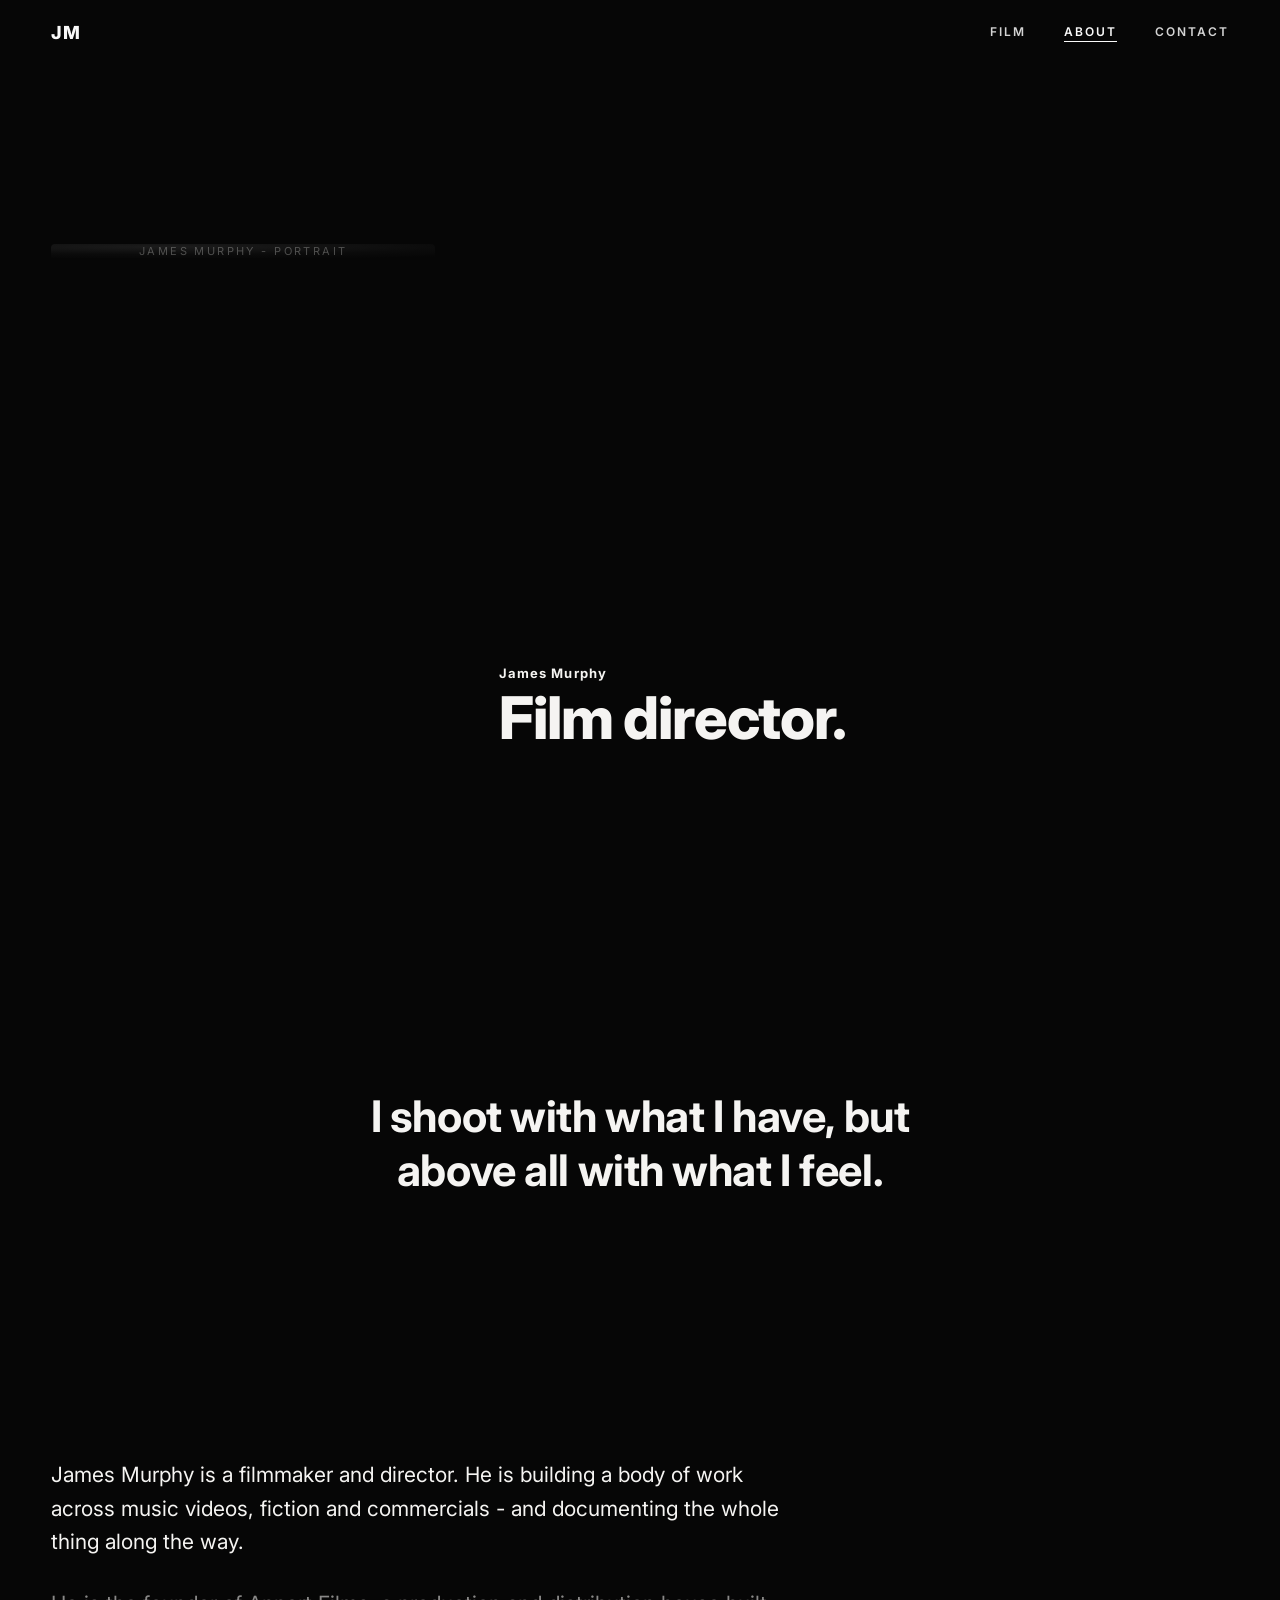
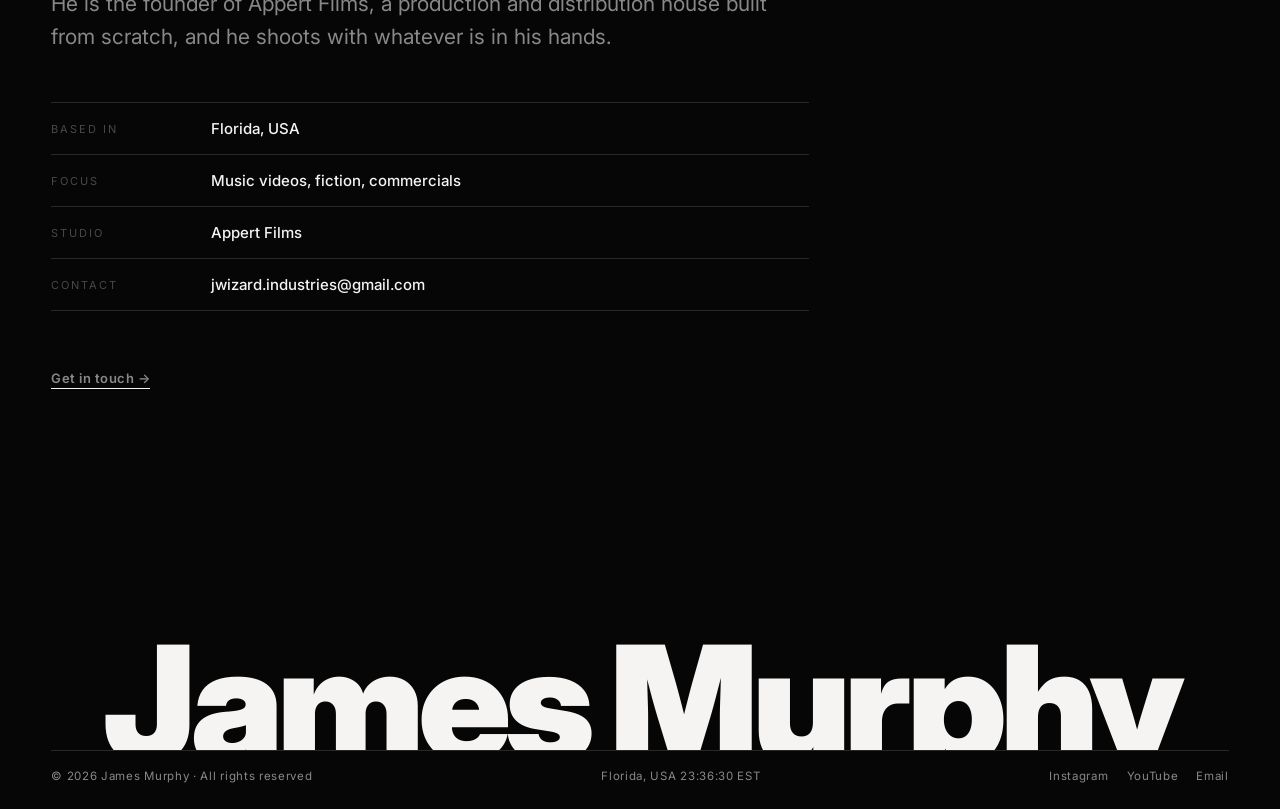
==== about.html @ 4ac59445 "Site v2: three pages, per-project pages, contact popup, real credits" ====
<!doctype html>
<html lang="en">
<head>
<meta charset="utf-8">
<meta name="viewport" content="width=device-width,initial-scale=1,viewport-fit=cover">
<title>James Murphy - About</title>
<meta name="description" content="James Murphy - film director.">
<link rel="preconnect" href="https://fonts.googleapis.com">
<link rel="preconnect" href="https://fonts.gstatic.com" crossorigin>
<link href="https://fonts.googleapis.com/css2?family=Inter:wght@400;500;600;700;800;900&display=swap" rel="stylesheet">
<link rel="stylesheet" href="style.css">
</head>
<body data-page="about">
<header class="site-header" id="siteHeader"></header>
<main id="page"></main>
<footer class="site-footer" id="siteFooter"></footer>
<script src="content.js"></script>
<script src="script.js"></script>
</body>
</html>
---- style.css ----
/* ============================================================
   JAMES MURPHY - PORTFOLIO STYLES
   (Design lives here. To change words/photos, edit content.js.)
   ============================================================ */

:root {
  --bg: #060606;
  --bg-soft: #101010;
  --ink: #f5f4f2;
  --ink-dim: rgba(245, 244, 242, 0.55);
  --ink-faint: rgba(245, 244, 242, 0.28);
  --line: rgba(245, 244, 242, 0.14);
  --card: #141414;
  --ease: cubic-bezier(0.16, 1, 0.3, 1);
  --pad: clamp(20px, 4vw, 56px);
}

* { margin: 0; padding: 0; box-sizing: border-box; }
html { scroll-behavior: smooth; }
body {
  background: var(--bg);
  color: var(--ink);
  font-family: "Inter", system-ui, -apple-system, sans-serif;
  -webkit-font-smoothing: antialiased;
  overflow-x: hidden;
}
body.modal-open { overflow: hidden; }
img, video { display: block; width: 100%; height: 100%; object-fit: cover; }
a { color: inherit; text-decoration: none; }
button { font: inherit; color: inherit; background: none; border: 0; cursor: pointer; }
ul { list-style: none; }

/* ---------- page transition ---------- */
body.page-in { opacity: 0; transform: scale(0.995); transition: opacity 0.35s ease, transform 0.35s ease; }
body.page-in.page-in-done { opacity: 1; transform: none; }

/* ---------- keyframes (modeled on hugo-durand.com) ---------- */
@keyframes rise { from { opacity: 0; transform: translate3d(0, 16px, 0); } to { opacity: 1; transform: none; } }
@keyframes marquee { to { transform: translate3d(-50%, 0, 0); } }
@keyframes cue { 0% { opacity: 0; transform: translate3d(0, -5px, 0); } 45% { opacity: 1; } 100% { opacity: 0; transform: translate3d(0, 7px, 0); } }
@keyframes modal-in { from { opacity: 0; transform: translateY(14px) scale(0.98); } to { opacity: 1; transform: none; } }
@keyframes fade-in { from { opacity: 0; } to { opacity: 1; } }

.rise { opacity: 0; animation: rise 0.9s var(--ease) both; animation-delay: var(--d, 0s); }

/* ---------- header ---------- */
.site-header {
  position: fixed; inset: 0 0 auto 0; z-index: 60;
  display: flex; justify-content: space-between; align-items: center;
  padding: 22px var(--pad);
  mix-blend-mode: difference; color: #fff;
}
.monogram { font-weight: 800; font-size: 18px; letter-spacing: 0.06em; }
.main-nav { display: flex; gap: clamp(18px, 3vw, 40px); }
.main-nav a {
  font-size: 12px; font-weight: 600; letter-spacing: 0.16em; text-transform: uppercase;
  position: relative; padding-bottom: 3px; opacity: 0.85; transition: opacity 0.25s ease;
}
.main-nav a::after {
  content: ""; position: absolute; left: 0; bottom: 0; height: 1px; width: 100%;
  background: currentColor; transform: scaleX(0); transform-origin: right;
  transition: transform 0.35s var(--ease);
}
.main-nav a:hover, .main-nav a.active { opacity: 1; }
.main-nav a:hover::after, .main-nav a.active::after { transform: scaleX(1); transform-origin: left; }

/* ---------- placeholders ---------- */
.placeholder {
  background:
    radial-gradient(120% 90% at 30% 20%, #1c1c1c 0%, #0b0b0b 60%, #060606 100%);
  display: flex; align-items: center; justify-content: center;
}
.ph-label {
  font-size: 11px; letter-spacing: 0.22em; text-transform: uppercase;
  color: var(--ink-faint); padding: 0 20px; text-align: center;
}

/* ---------- hero (home) ---------- */
.hero { position: relative; height: 100svh; min-height: 560px; overflow: hidden; }
.hero-media { position: absolute; inset: 0; }
.hero-media video, .hero-media img { transform: scale(1.06); animation: hero-settle 2.4s var(--ease) both; }
@keyframes hero-settle { from { transform: scale(1.12); } to { transform: scale(1.06); } }
.hero-grain { position: absolute; inset: 0; background: linear-gradient(to top, rgba(0,0,0,0.72) 0%, rgba(0,0,0,0.15) 45%, rgba(0,0,0,0.25) 100%); }
.hero-bottom {
  position: absolute; inset: auto 0 96px 0;
  display: flex; justify-content: space-between; align-items: flex-end; gap: 24px;
  padding: 0 var(--pad);
}
.hero-eyebrow { font-size: 13px; font-weight: 700; letter-spacing: 0.08em; margin-bottom: 6px; }
.hero-headline {
  font-size: clamp(30px, 4.6vw, 64px); font-weight: 800; letter-spacing: -0.02em;
  line-height: 1.04; max-width: 15ch;
}
.hero-headline span { font-size: 0.55em; font-weight: 700; }
.hero-tagline { margin-top: 12px; font-size: clamp(14px, 1.4vw, 18px); color: var(--ink-dim); max-width: 46ch; }
.hero-links { display: flex; flex-direction: column; gap: 14px; text-align: right; }
.hero-links a {
  font-size: 14px; font-weight: 500; width: max-content; margin-left: auto;
  border-bottom: 1px solid var(--ink); padding-bottom: 3px;
  transition: opacity 0.25s ease, border-color 0.25s ease;
}
.hero-links a:hover { opacity: 0.6; }

/* ---------- brand marquee (bottom of hero) ---------- */
.hero-marquee {
  position: absolute; inset: auto 0 0 0; overflow: hidden; padding: 18px 0;
  border-top: 1px solid var(--line);
  -webkit-mask-image: linear-gradient(90deg, transparent, #000 8%, #000 92%, transparent);
  mask-image: linear-gradient(90deg, transparent, #000 8%, #000 92%, transparent);
}
.marquee-track {
  display: flex; gap: clamp(40px, 6vw, 90px); width: max-content;
  animation: marquee 60s linear infinite;
}
.marquee-track span {
  font-size: 12px; font-weight: 600; letter-spacing: 0.24em; text-transform: uppercase;
  color: var(--ink-dim); white-space: nowrap;
}
.hero-marquee:hover .marquee-track { animation-play-state: paused; }

/* ---------- statement with word-by-word illumination ---------- */
.statement {
  min-height: 70vh; display: flex; flex-direction: column; align-items: center; justify-content: center;
  gap: 48px; padding: 15vh var(--pad); text-align: center;
}
.statement-text {
  font-size: clamp(24px, 3.4vw, 46px); font-weight: 700; letter-spacing: -0.01em;
  line-height: 1.25; max-width: 22ch;
}
.word-reveal .w { opacity: 0.14; transition: opacity 0.35s ease; }
.word-reveal .w.lit { opacity: 1; }

/* ---------- scroll cue ---------- */
.scroll-cue {
  display: inline-flex; flex-direction: column; align-items: center; gap: 8px;
  font-size: 12px; letter-spacing: 0.2em; text-transform: uppercase; color: var(--ink-dim);
  transition: color 0.25s ease;
}
.scroll-cue:hover { color: var(--ink); }
.cue-arrows { display: inline-flex; flex-direction: column; }
.cue-arrows i {
  width: 8px; height: 8px; border-right: 1.5px solid currentColor; border-bottom: 1.5px solid currentColor;
  transform: rotate(45deg); margin-top: -3px;
  animation: cue 1.9s ease-in-out infinite;
}
.cue-arrows i:last-child { animation-delay: 0.25s; }

/* ---------- home featured grid ---------- */
.featured { padding: 10vh var(--pad) 14vh; }
.section-head {
  display: flex; justify-content: space-between; align-items: baseline;
  margin-bottom: 48px; border-bottom: 1px solid var(--line); padding-bottom: 18px;
}
.section-title { font-size: clamp(22px, 2.6vw, 34px); font-weight: 800; letter-spacing: -0.01em; }
.text-link {
  font-size: 13px; font-weight: 600; letter-spacing: 0.04em;
  border-bottom: 1px solid var(--ink); padding-bottom: 2px; transition: opacity 0.25s ease;
}
.text-link:hover { opacity: 0.6; }
.films-grid {
  display: grid; grid-template-columns: repeat(2, 1fr); gap: clamp(16px, 2.5vw, 32px);
}
.film-card { display: block; }
.film-thumb {
  aspect-ratio: 16 / 10; overflow: hidden; border-radius: 4px; position: relative;
}
.film-thumb img, .film-thumb video { transition: transform 0.8s var(--ease); }
.film-card:hover .film-thumb img, .film-card:hover .film-thumb video { transform: scale(1.045); }
.film-card .placeholder { transition: background 0.8s var(--ease); }
.film-card:hover .placeholder { filter: brightness(1.35); }
.film-meta { display: flex; justify-content: space-between; align-items: baseline; gap: 16px; margin-top: 14px; }
.film-title { font-size: 15px; font-weight: 700; letter-spacing: 0.01em; }
.film-cat { font-size: 12px; color: var(--ink-dim); letter-spacing: 0.06em; text-transform: uppercase; white-space: nowrap; }

/* ---------- reveal on scroll ---------- */
.reveal { opacity: 0; transform: translateY(26px); transition: opacity 0.9s var(--ease), transform 0.9s var(--ease); transition-delay: var(--d, 0s); }
.reveal.in { opacity: 1; transform: none; }

/* ---------- footer ---------- */
.site-footer { padding: 12vh var(--pad) 0; overflow: hidden; }
.footer-wordmark {
  font-size: clamp(56px, 12.5vw, 220px); font-weight: 900; letter-spacing: -0.04em;
  line-height: 0.82; text-align: center; white-space: nowrap;
  transform: translateY(0.12em); user-select: none;
}
.footer-row {
  display: flex; justify-content: space-between; align-items: center; gap: 16px; flex-wrap: wrap;
  border-top: 1px solid var(--line); padding: 18px 0 26px;
  font-size: 11.5px; letter-spacing: 0.06em; color: var(--ink-dim);
  position: relative; background: var(--bg);
}
.footer-socials { display: flex; gap: 18px; }
.footer-socials a { transition: color 0.25s ease; }
.footer-socials a:hover { color: var(--ink); }

/* ============================================================
   FILM PAGE
   ============================================================ */
.film-intro { position: relative; height: 100svh; min-height: 560px; overflow: hidden; }
.film-intro-media { position: absolute; inset: 0; }
.film-intro::after {
  content: ""; position: absolute; inset: 0;
  background: linear-gradient(to top, rgba(0,0,0,0.78) 0%, rgba(0,0,0,0.2) 55%, rgba(0,0,0,0.3) 100%);
}
.film-intro-text { position: absolute; inset: auto 0 96px 0; padding: 0 var(--pad); z-index: 2; }
.film-intro-headline {
  font-size: clamp(26px, 3.6vw, 54px); font-weight: 700; letter-spacing: -0.015em;
  line-height: 1.14; max-width: 24ch;
}
.film-intro .scroll-cue { position: absolute; right: var(--pad); bottom: 100px; z-index: 2; }

/* --- viewer (scroll-driven project player) --- */
.viewer { position: relative; }
.viewer-stage { position: sticky; top: 0; height: 100vh; overflow: hidden; }
.viewer-bgs, .viewer-bg { position: absolute; inset: 0; }
.viewer-bg { opacity: 0; transition: opacity 0.7s ease; }
.viewer-bg.on { opacity: 1; }
.viewer-bg-media { position: absolute; inset: 0; }
.viewer-bg-shade { position: absolute; inset: 0; background: linear-gradient(to top, rgba(0,0,0,0.6), rgba(0,0,0,0.12) 50%, rgba(0,0,0,0.25)); }
.viewer-top {
  position: absolute; top: 84px; left: var(--pad); right: var(--pad); z-index: 5;
  display: flex; justify-content: space-between;
}
.viewer-navbtn {
  font-size: 12px; font-weight: 600; letter-spacing: 0.14em; text-transform: uppercase;
  color: var(--ink-dim); transition: color 0.25s ease; padding: 6px 0;
}
.viewer-navbtn:hover { color: var(--ink); }
.viewer-list-wrap {
  position: absolute; left: var(--pad); top: 50%; transform: translateY(-50%);
  height: 46vh; overflow: hidden; z-index: 5;
  -webkit-mask-image: linear-gradient(180deg, transparent, #000 18%, #000 82%, transparent);
  mask-image: linear-gradient(180deg, transparent, #000 18%, #000 82%, transparent);
}
.viewer-list { transition: transform 0.6s var(--ease); }
.viewer-list li { height: 34px; display: flex; align-items: center; }
.viewer-list button {
  font-size: 14px; text-align: left; color: var(--ink-faint);
  transition: color 0.35s ease, transform 0.35s var(--ease); white-space: nowrap;
}
.viewer-list button strong { font-weight: 700; }
.viewer-list li.on button { color: var(--ink); transform: translateX(6px); }
.viewer-credits {
  position: absolute; right: var(--pad); top: 50%; transform: translateY(-50%); z-index: 5;
  display: flex; flex-direction: column; gap: 10px; text-align: right;
}
.credit-row { font-size: 13px; }
.credit-row span { color: var(--ink-dim); margin-right: 12px; letter-spacing: 0.08em; text-transform: uppercase; font-size: 11px; }
.credit-row strong { font-weight: 700; }
.viewer-cue {
  position: absolute; left: 50%; bottom: 76px; transform: translateX(-50%); z-index: 5;
  display: flex; flex-direction: column; align-items: center; gap: 6px;
  font-size: 11px; letter-spacing: 0.18em; text-transform: uppercase; color: var(--ink-dim);
  transition: opacity 0.4s ease;
}
.viewer-cue.hidden { opacity: 0; }
.viewer-bottom {
  position: absolute; left: var(--pad); right: var(--pad); bottom: 24px; z-index: 5;
  display: flex; justify-content: space-between; align-items: center; gap: 16px;
}
.viewer-year, .viewer-count { font-size: 12px; letter-spacing: 0.14em; color: var(--ink-dim); font-variant-numeric: tabular-nums; }
.viewer-filters { display: flex; gap: 8px; flex-wrap: wrap; justify-content: center; }
.filter-pill {
  font-size: 11px; font-weight: 600; letter-spacing: 0.1em; text-transform: uppercase;
  color: var(--ink-dim); border: 1px solid var(--line); border-radius: 999px;
  padding: 7px 14px; transition: all 0.3s ease; backdrop-filter: blur(6px);
}
.filter-pill:hover { color: var(--ink); border-color: var(--ink-dim); }
.filter-pill.on { background: var(--ink); color: #000; border-color: var(--ink); }

/* --- overview (index table) --- */
.overview {
  position: fixed; inset: 0; z-index: 70; background: var(--bg);
  display: none; padding: 96px var(--pad) var(--pad);
}
.overview.open { display: flex; gap: clamp(24px, 4vw, 64px); animation: fade-in 0.35s ease both; }
.overview-back { position: absolute; top: 32px; left: var(--pad); }
.overview-table-wrap { flex: 1; min-width: 0; overflow-y: auto; padding-top: 24px; }
.overview-head {
  display: grid; grid-template-columns: 70px 1fr auto; gap: 20px;
  font-size: 11px; letter-spacing: 0.18em; text-transform: uppercase; color: var(--ink-faint);
  padding-bottom: 14px; border-bottom: 1px solid var(--line);
}
.overview-row {
  display: grid; grid-template-columns: 70px 1fr auto; gap: 20px; width: 100%;
  align-items: baseline; padding: 13px 0; border-bottom: 1px solid var(--line);
  text-align: left; color: var(--ink-faint); transition: color 0.25s ease, padding-left 0.3s var(--ease);
}
.ov-year { font-size: 12px; letter-spacing: 0.08em; font-variant-numeric: tabular-nums; }
.ov-title { font-size: clamp(15px, 1.8vw, 22px); font-weight: 500; }
.ov-title strong { font-weight: 800; }
.ov-type { font-size: 11px; letter-spacing: 0.12em; text-transform: uppercase; }
.overview-row:hover, .overview-row.on { color: var(--ink); padding-left: 10px; }
.overview-preview { width: clamp(260px, 32vw, 460px); flex-shrink: 0; align-self: center; }
.ov-thumb { aspect-ratio: 4 / 3; border-radius: 4px; overflow: hidden; animation: fade-in 0.3s ease; }
.ov-cap { display: flex; justify-content: space-between; gap: 12px; margin-top: 12px; font-size: 12px; letter-spacing: 0.08em; text-transform: uppercase; color: var(--ink-dim); }

/* ============================================================
   ABOUT PAGE
   ============================================================ */
.about-hero {
  min-height: 92svh; display: flex; align-items: flex-end; gap: clamp(24px, 5vw, 80px);
  padding: 120px var(--pad) 8vh;
}
.about-portrait { width: clamp(240px, 30vw, 420px); aspect-ratio: 3 / 4; flex-shrink: 0; border-radius: 4px; overflow: hidden; }
.about-hero-text { padding-bottom: 8px; }
.about-body { padding: 0 var(--pad) 10vh; max-width: 860px; }
.about-body > p { font-size: clamp(16px, 1.7vw, 21px); line-height: 1.6; color: var(--ink-dim); margin-bottom: 28px; }
.about-body > p:first-child { color: var(--ink); }
.about-facts { margin: 48px 0; border-top: 1px solid var(--line); }
.fact-row {
  display: grid; grid-template-columns: 140px 1fr; gap: 20px;
  padding: 16px 0; border-bottom: 1px solid var(--line);
}
.fact-row dt { font-size: 11px; letter-spacing: 0.18em; text-transform: uppercase; color: var(--ink-faint); padding-top: 3px; }
.fact-row dd { font-size: 15px; font-weight: 500; }

/* ============================================================
   CONTACT MODAL
   ============================================================ */
.modal-backdrop {
  position: fixed; inset: 0; z-index: 100;
  background: rgba(4, 4, 4, 0.55); backdrop-filter: blur(14px); -webkit-backdrop-filter: blur(14px);
  display: flex; align-items: center; justify-content: center; padding: 20px;
  opacity: 0; pointer-events: none; transition: opacity 0.3s ease;
}
.modal-backdrop.open { opacity: 1; pointer-events: auto; }
.modal-card {
  position: relative; width: min(520px, 100%); max-height: 92svh; overflow-y: auto;
  background: var(--card); border: 1px solid var(--line); border-radius: 18px;
  padding: clamp(24px, 4vw, 40px);
}
.modal-backdrop.open .modal-card { animation: modal-in 0.4s var(--ease) both; }
.modal-close {
  position: absolute; top: 16px; right: 16px; width: 34px; height: 34px;
  display: flex; align-items: center; justify-content: center;
  font-size: 20px; color: var(--ink-dim); background: rgba(255,255,255,0.06); border-radius: 50%;
  transition: all 0.25s ease;
}
.modal-close:hover { color: var(--ink); background: rgba(255,255,255,0.12); transform: rotate(90deg); }
.modal-title { font-size: clamp(24px, 3vw, 32px); font-weight: 800; letter-spacing: -0.01em; }
.modal-sub { color: var(--ink-dim); font-size: 15px; margin-top: 4px; }
.modal-person { display: flex; align-items: center; gap: 14px; margin: 24px 0; }
.modal-avatar { width: 46px; height: 46px; border-radius: 50%; object-fit: cover; }
.modal-avatar-ph {
  display: flex; align-items: center; justify-content: center;
  background: linear-gradient(135deg, #2a2a2a, #161616); border: 1px solid var(--line);
  font-weight: 800; font-size: 18px;
}
.modal-person strong { display: block; font-size: 15px; }
.modal-person span { font-size: 13px; color: var(--ink-dim); }
.modal-rule { border: 0; border-top: 1px solid var(--line); margin-bottom: 24px; }
#contactForm label {
  display: block; font-size: 11px; font-weight: 600; letter-spacing: 0.16em; text-transform: uppercase;
  color: var(--ink-dim); margin-bottom: 18px;
}
#contactForm input, #contactForm textarea {
  display: block; width: 100%; margin-top: 8px;
  background: #1d1d1d; border: 1px solid rgba(255,255,255,0.07); border-radius: 10px;
  color: var(--ink); font: inherit; font-size: 14.5px; padding: 13px 15px;
  outline: none; transition: border-color 0.25s ease, background 0.25s ease; resize: vertical;
}
#contactForm input::placeholder, #contactForm textarea::placeholder { color: var(--ink-faint); }
#contactForm input:focus, #contactForm textarea:focus { border-color: rgba(255,255,255,0.3); background: #202020; }
.modal-send {
  width: 100%; padding: 15px; border-radius: 999px;
  background: var(--ink); color: #000; font-weight: 700; font-size: 15px;
  display: flex; align-items: center; justify-content: center; gap: 10px;
  transition: transform 0.25s var(--ease), opacity 0.25s ease;
}
.modal-send:hover { transform: scale(1.02); }
.modal-send:active { transform: scale(0.98); }
.modal-send:disabled { opacity: 0.55; cursor: wait; }
.send-icon { transform: rotate(-45deg); display: inline-block; font-size: 14px; }
.modal-status { margin-top: 14px; font-size: 13px; color: var(--ink-dim); min-height: 1em; }
.modal-status.ok { color: #7ee2a0; }
.modal-status.err { color: #f0a0a0; }
.modal-status a { text-decoration: underline; }

/* ============================================================
   RESPONSIVE
   ============================================================ */
@media (max-width: 860px) {
  .films-grid { grid-template-columns: 1fr; }
  .overview-preview { display: none; }
  .viewer-credits { display: none; }
  .viewer-list-wrap { height: 40vh; }
  .viewer-list button { font-size: 12.5px; }
  .about-hero { flex-direction: column; align-items: flex-start; justify-content: flex-end; }
}
@media (max-width: 560px) {
  .hero-bottom { flex-direction: column; align-items: flex-start; bottom: 110px; }
  .hero-links { flex-direction: row; gap: 20px; text-align: left; }
  .hero-links a { margin-left: 0; }
  .film-intro .scroll-cue { display: none; }
  .viewer-bottom { flex-wrap: wrap; }
  .viewer-filters { order: 3; width: 100%; justify-content: flex-start; }
  .viewer-list-wrap { left: 16px; right: 16px; }
  .viewer-list-wrap { height: 34vh; }
  .fact-row { grid-template-columns: 1fr; gap: 4px; }
  .footer-row { justify-content: center; text-align: center; }
}

/* ============================================================
   REDUCED MOTION
   ============================================================ */
@media (prefers-reduced-motion: reduce) {
  *, *::before, *::after { animation-duration: 0.001s !important; transition-duration: 0.001s !important; }
  html { scroll-behavior: auto; }
  .word-reveal .w { opacity: 1; }
}

/* ============================================================
   PROJECT PAGE
   ============================================================ */
.project-close {
  position: fixed; top: 22px; right: var(--pad); z-index: 60;
  width: 40px; height: 40px; display: flex; align-items: center; justify-content: center;
  font-size: 24px; color: var(--ink-dim); background: rgba(255,255,255,0.05);
  border: 1px solid var(--line); border-radius: 50%;
  transition: all 0.25s ease;
}
.project-close:hover { color: var(--ink); transform: rotate(90deg); }
.project-hero { padding: clamp(90px, 12vh, 140px) var(--pad) 6vh; }
.project-title {
  font-size: clamp(38px, 7.5vw, 110px); font-weight: 800; letter-spacing: -0.03em;
  line-height: 0.98; max-width: 14ch;
}
.project-meta {
  margin-top: 16px; font-size: 13px; letter-spacing: 0.1em; text-transform: uppercase;
  color: var(--ink-dim);
}
.project-main {
  display: grid; grid-template-columns: 1.6fr 1fr; gap: clamp(24px, 4vw, 64px);
  margin-top: clamp(32px, 6vh, 72px); align-items: start;
}
.project-player { aspect-ratio: 16 / 9; border-radius: 4px; overflow: hidden; background: #000; }
.project-player iframe { width: 100%; height: 100%; border: 0; }
.project-player-unreleased .placeholder { height: 100%; }
.project-source { margin-top: 16px; }
.project-credits h2 {
  font-size: 12px; font-weight: 600; letter-spacing: 0.18em; text-transform: uppercase;
  color: var(--ink-faint); margin-bottom: 8px;
}
.pc-row {
  display: grid; grid-template-columns: minmax(110px, 0.9fr) 1.4fr; gap: 16px;
  padding: 10px 0; border-bottom: 1px solid var(--line); font-size: 14px; align-items: baseline;
}
.pc-row span { color: var(--ink-dim); font-size: 12.5px; }
.pc-row strong { font-weight: 600; }
.project-images { padding: 8vh var(--pad); }
.project-images h2 {
  font-size: 12px; font-weight: 600; letter-spacing: 0.18em; text-transform: uppercase;
  color: var(--ink-faint); margin-bottom: 24px;
}
.project-images-grid {
  display: grid; grid-template-columns: repeat(3, 1fr); gap: clamp(10px, 1.5vw, 20px);
}
.pi-cell { aspect-ratio: 4 / 3; border-radius: 4px; overflow: hidden; }
.pi-cell .placeholder { height: 100%; }
.pi-cell img { transition: transform 0.8s var(--ease); }
.pi-cell:hover img { transform: scale(1.04); }
.project-pn {
  display: flex; justify-content: space-between; gap: 24px;
  border-top: 1px solid var(--line); margin: 4vh var(--pad) 0; padding: 28px 0 40px;
}
.project-pn a { display: flex; flex-direction: column; gap: 6px; max-width: 45%; }
.project-pn a span { font-size: 11px; letter-spacing: 0.16em; text-transform: uppercase; color: var(--ink-faint); }
.project-pn a strong { font-size: clamp(15px, 2vw, 22px); font-weight: 700; transition: opacity 0.25s ease; }
.project-pn a:hover strong { opacity: 0.6; }
.pn-next { text-align: right; margin-left: auto; }
.project-missing { min-height: 70vh; display: flex; flex-direction: column; align-items: center; justify-content: center; gap: 16px; }
.viewer-bg-link { position: absolute; inset: 0; display: block; }
.viewer-open { margin-top: 14px; display: inline-block; }

@media (max-width: 860px) {
  .project-main { grid-template-columns: 1fr; }
  .project-images-grid { grid-template-columns: repeat(2, 1fr); }
}
@media (max-width: 560px) {
  .project-images-grid { grid-template-columns: 1fr; }
  .project-pn { flex-direction: column; }
  .pn-next { text-align: left; margin-left: 0; }
}
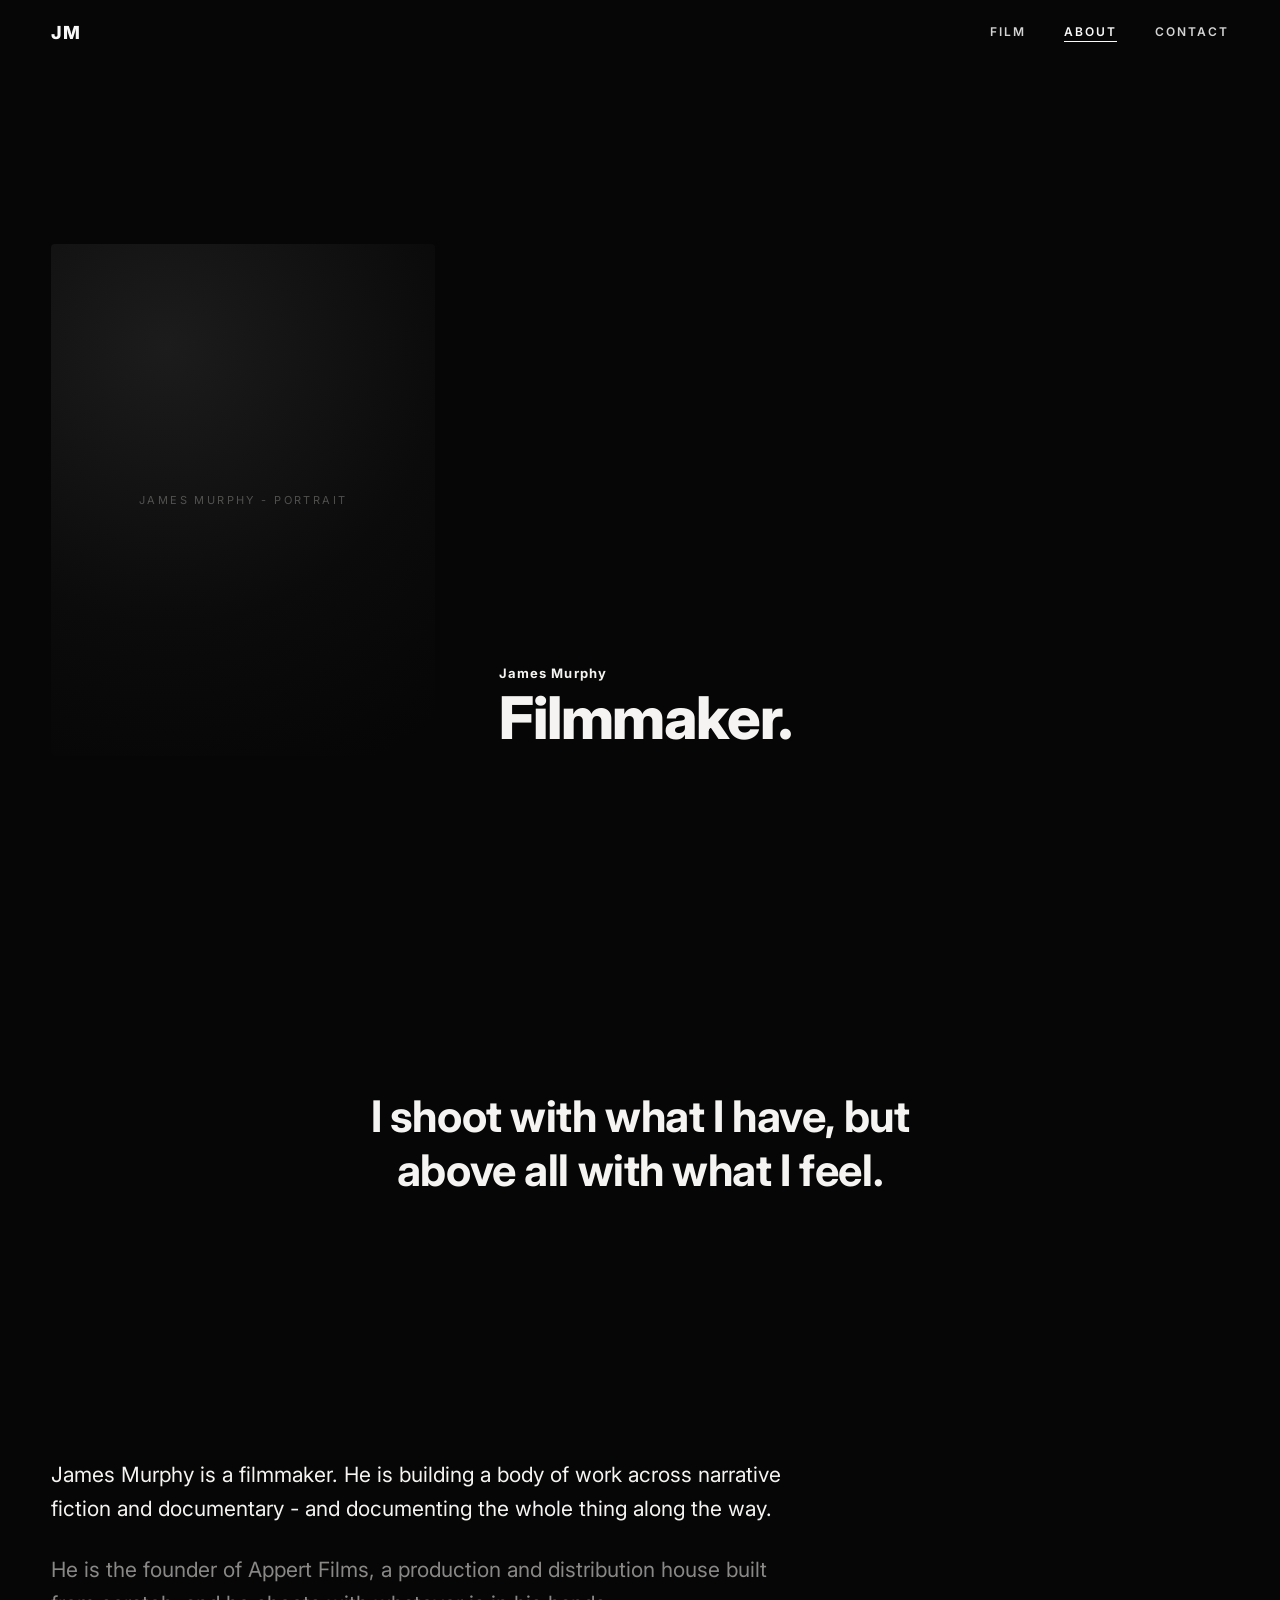
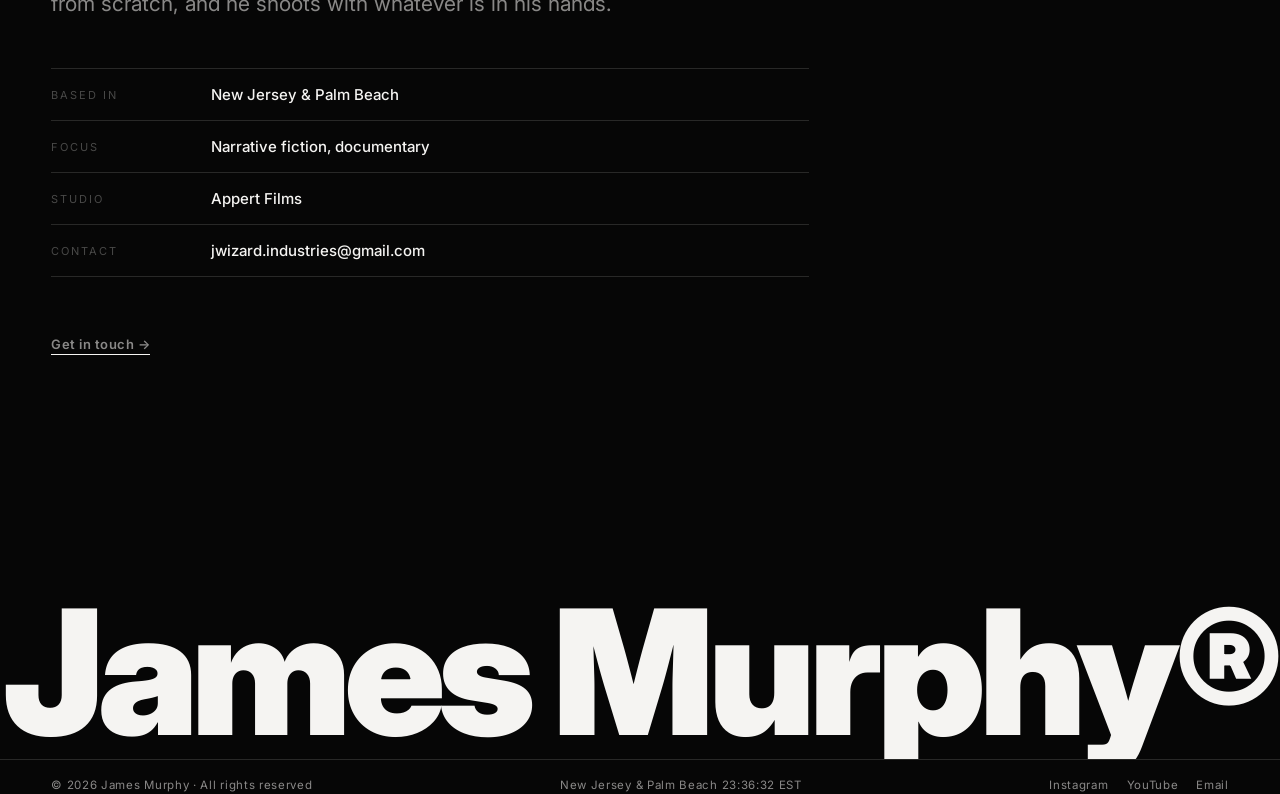
==== commit 6c69437c: "Update meta description for about page" ====
--- a/about.html
+++ b/about.html
@@ -4,7 +4,7 @@
 <meta charset="utf-8">
 <meta name="viewport" content="width=device-width,initial-scale=1,viewport-fit=cover">
 <title>James Murphy - About</title>
-<meta name="description" content="James Murphy - film director.">
+<meta name="description" content="James Murphy - filmmaker.">
 <link rel="preconnect" href="https://fonts.googleapis.com">
 <link rel="preconnect" href="https://fonts.gstatic.com" crossorigin>
 <link href="https://fonts.googleapis.com/css2?family=Inter:wght@400;500;600;700;800;900&display=swap" rel="stylesheet">
--- a/style.css
+++ b/style.css
@@ -177,15 +177,15 @@
 .reveal.in { opacity: 1; transform: none; }
 
 /* ---------- footer ---------- */
-.site-footer { padding: 12vh var(--pad) 0; overflow: hidden; }
+.site-footer { padding: 12vh 0 0; overflow: hidden; }
 .footer-wordmark {
-  font-size: clamp(56px, 12.5vw, 220px); font-weight: 900; letter-spacing: -0.04em;
-  line-height: 0.82; text-align: center; white-space: nowrap;
-  transform: translateY(0.12em); user-select: none;
+  font-weight: 900; letter-spacing: -0.04em;
+  line-height: 1; text-align: center; white-space: nowrap;
+  width: fit-content; margin: 0 auto; user-select: none;
 }
 .footer-row {
   display: flex; justify-content: space-between; align-items: center; gap: 16px; flex-wrap: wrap;
-  border-top: 1px solid var(--line); padding: 18px 0 26px;
+  border-top: 1px solid var(--line); padding: 18px var(--pad) 26px;
   font-size: 11.5px; letter-spacing: 0.06em; color: var(--ink-dim);
   position: relative; background: var(--bg);
 }
@@ -215,7 +215,7 @@
 .viewer-bgs, .viewer-bg { position: absolute; inset: 0; }
 .viewer-bg { opacity: 0; transition: opacity 0.7s ease; }
 .viewer-bg.on { opacity: 1; }
-.viewer-bg-media { position: absolute; inset: 0; }
+.viewer-bg-media { position: absolute; inset: 0; filter: brightness(0.65); }
 .viewer-bg-shade { position: absolute; inset: 0; background: linear-gradient(to top, rgba(0,0,0,0.6), rgba(0,0,0,0.12) 50%, rgba(0,0,0,0.25)); }
 .viewer-top {
   position: absolute; top: 84px; left: var(--pad); right: var(--pad); z-index: 5;
@@ -233,9 +233,9 @@
   mask-image: linear-gradient(180deg, transparent, #000 18%, #000 82%, transparent);
 }
 .viewer-list { transition: transform 0.6s var(--ease); }
-.viewer-list li { height: 34px; display: flex; align-items: center; }
+.viewer-list li { height: 38px; display: flex; align-items: center; }
 .viewer-list button {
-  font-size: 14px; text-align: left; color: var(--ink-faint);
+  font-size: 17px; font-weight: 600; text-align: left; color: rgba(245, 244, 242, 0.66);
   transition: color 0.35s ease, transform 0.35s var(--ease); white-space: nowrap;
 }
 .viewer-list button strong { font-weight: 700; }
@@ -275,7 +275,7 @@
 }
 .overview.open { display: flex; gap: clamp(24px, 4vw, 64px); animation: fade-in 0.35s ease both; }
 .overview-back { position: absolute; top: 32px; left: var(--pad); }
-.overview-table-wrap { flex: 1; min-width: 0; overflow-y: auto; padding-top: 24px; }
+.overview-table-wrap { flex: 1; min-width: 0; overflow-y: auto; padding-top: 24px; padding-right: 24px; }
 .overview-head {
   display: grid; grid-template-columns: 70px 1fr auto; gap: 20px;
   font-size: 11px; letter-spacing: 0.18em; text-transform: uppercase; color: var(--ink-faint);
@@ -303,6 +303,7 @@
   padding: 120px var(--pad) 8vh;
 }
 .about-portrait { width: clamp(240px, 30vw, 420px); aspect-ratio: 3 / 4; flex-shrink: 0; border-radius: 4px; overflow: hidden; }
+.about-portrait .placeholder { height: 100%; }
 .about-hero-text { padding-bottom: 8px; }
 .about-body { padding: 0 var(--pad) 10vh; max-width: 860px; }
 .about-body > p { font-size: clamp(16px, 1.7vw, 21px); line-height: 1.6; color: var(--ink-dim); margin-bottom: 28px; }
@@ -382,10 +383,12 @@
    ============================================================ */
 @media (max-width: 860px) {
   .films-grid { grid-template-columns: 1fr; }
+  .viewer-bg-shade { background: linear-gradient(to right, rgba(0,0,0,0.78), rgba(0,0,0,0.42) 55%, rgba(0,0,0,0.2)), linear-gradient(to top, rgba(0,0,0,0.6), rgba(0,0,0,0.12) 50%, rgba(0,0,0,0.25)); }
   .overview-preview { display: none; }
   .viewer-credits { display: none; }
   .viewer-list-wrap { height: 40vh; }
-  .viewer-list button { font-size: 12.5px; }
+  .viewer-list li { height: 44px; }
+  .viewer-list button { font-size: 14px; line-height: 1.3; white-space: normal; }
   .about-hero { flex-direction: column; align-items: flex-start; justify-content: flex-end; }
 }
 @media (max-width: 560px) {
@@ -394,6 +397,7 @@
   .hero-links a { margin-left: 0; }
   .film-intro .scroll-cue { display: none; }
   .viewer-bottom { flex-wrap: wrap; }
+  .viewer-cue { bottom: 126px; }
   .viewer-filters { order: 3; width: 100%; justify-content: flex-start; }
   .viewer-list-wrap { left: 16px; right: 16px; }
   .viewer-list-wrap { height: 34vh; }
@@ -414,7 +418,7 @@
    PROJECT PAGE
    ============================================================ */
 .project-close {
-  position: fixed; top: 22px; right: var(--pad); z-index: 60;
+  position: fixed; top: 84px; right: var(--pad); z-index: 60;
   width: 40px; height: 40px; display: flex; align-items: center; justify-content: center;
   font-size: 24px; color: var(--ink-dim); background: rgba(255,255,255,0.05);
   border: 1px solid var(--line); border-radius: 50%;
@@ -471,7 +475,7 @@
 .pn-next { text-align: right; margin-left: auto; }
 .project-missing { min-height: 70vh; display: flex; flex-direction: column; align-items: center; justify-content: center; gap: 16px; }
 .viewer-bg-link { position: absolute; inset: 0; display: block; }
-.viewer-open { margin-top: 14px; display: inline-block; }
+.viewer-open { margin-top: 14px; padding-bottom: 12px; display: inline-block; }
 
 @media (max-width: 860px) {
   .project-main { grid-template-columns: 1fr; }
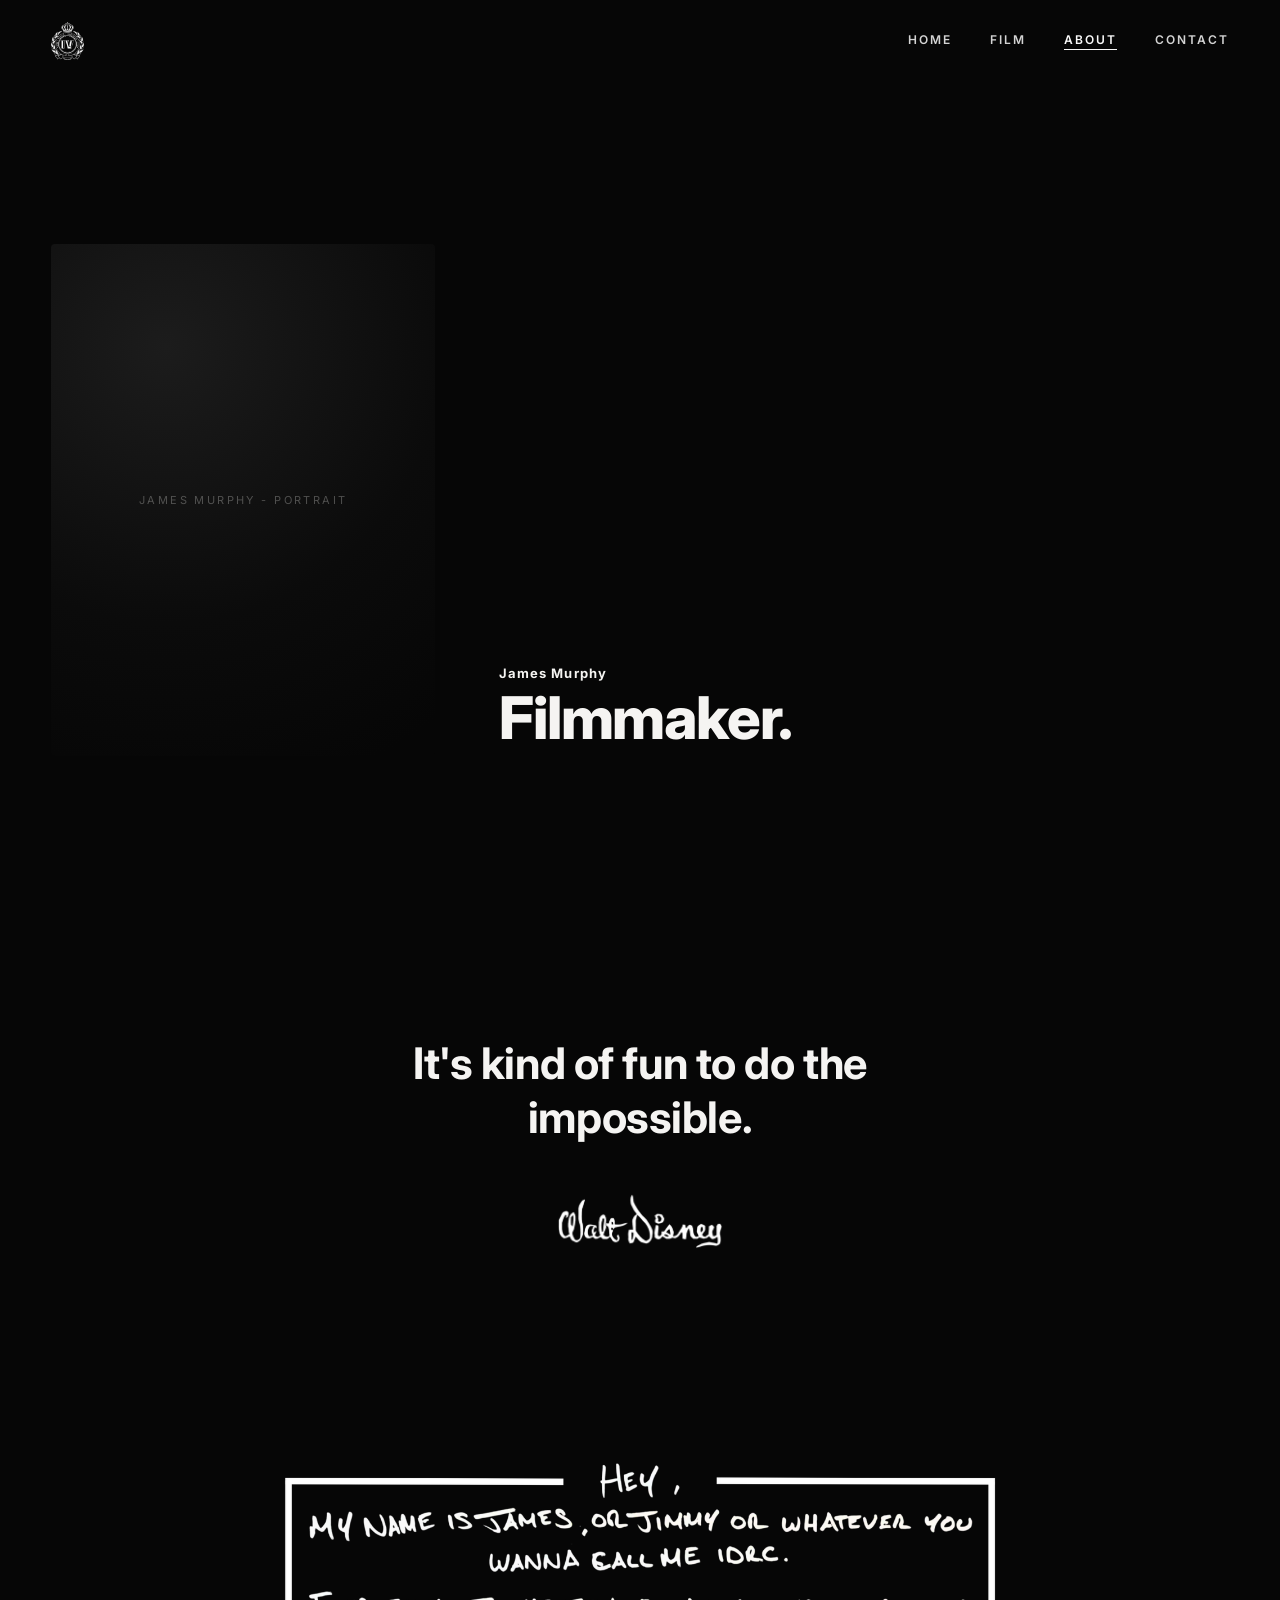
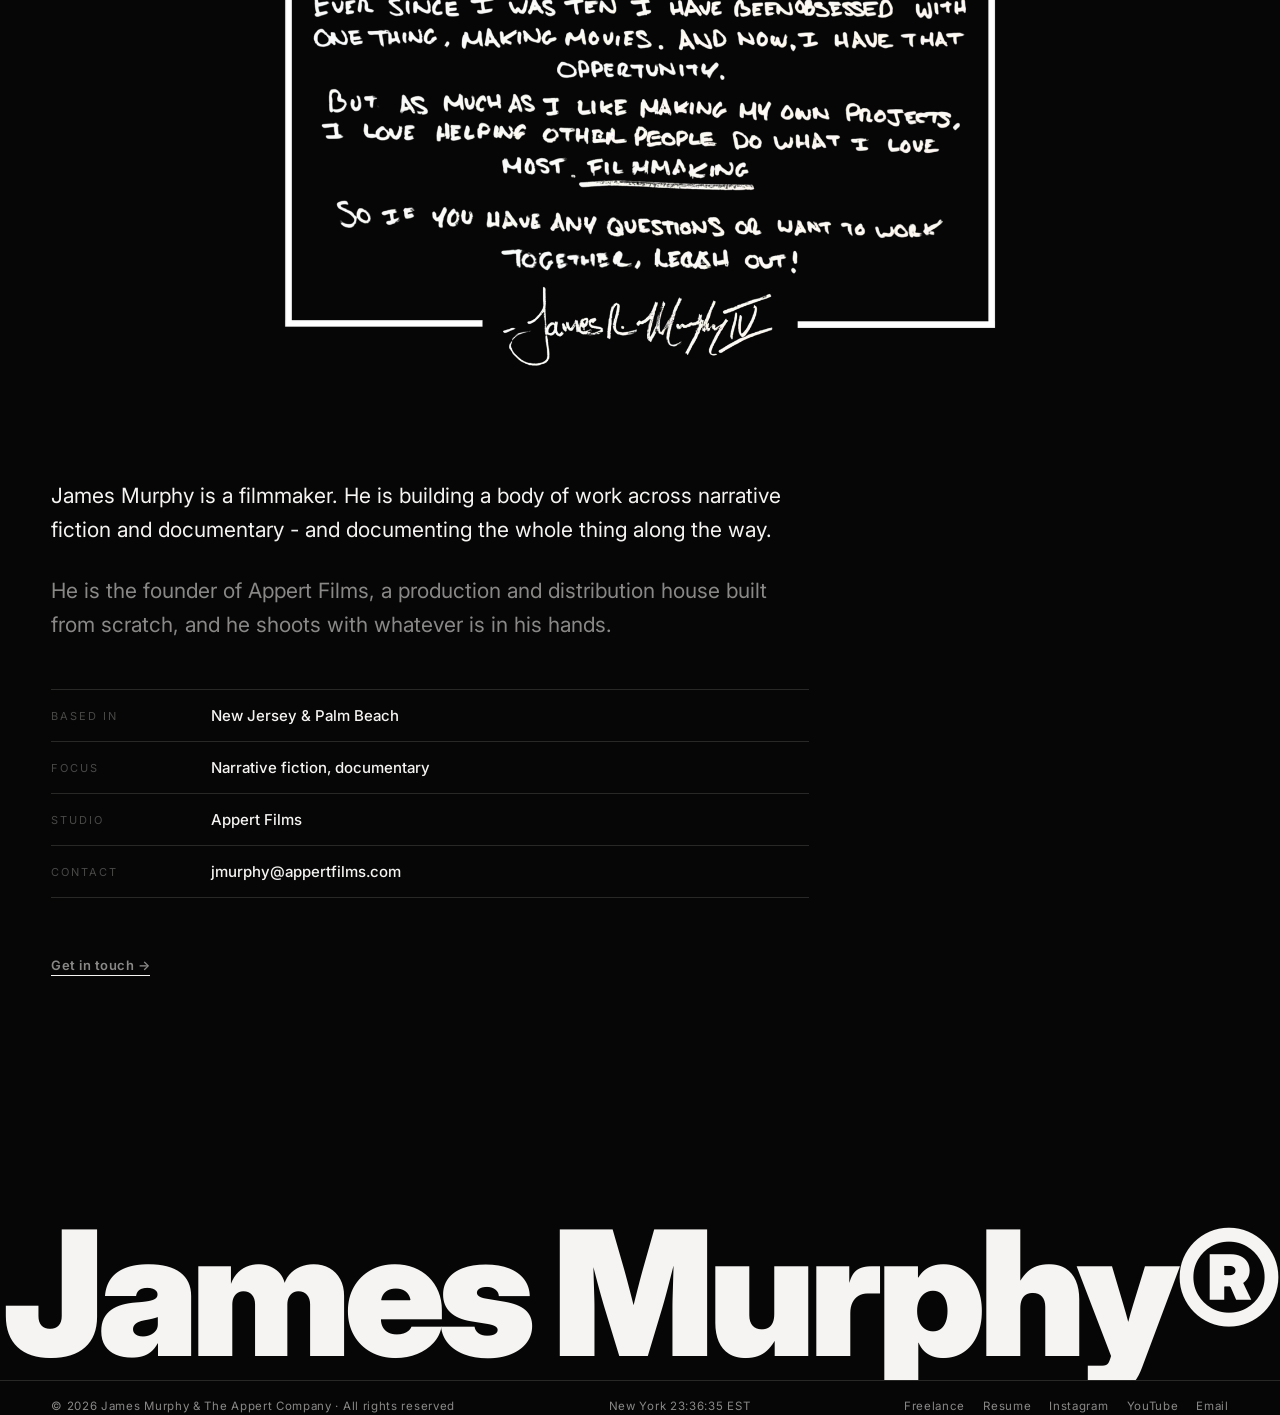
==== commit 1cbdb070: "Add additional script tags to about.html" ====
--- a/about.html
+++ b/about.html
@@ -15,6 +15,8 @@
 <main id="page"></main>
 <footer class="site-footer" id="siteFooter"></footer>
 <script src="content.js"></script>
+<script src="assets/about-note-img.js"></script>
+<script src="assets/about-sig-img.js"></script>
 <script src="script.js"></script>
 </body>
 </html>
--- a/style.css
+++ b/style.css
@@ -50,7 +50,8 @@
   padding: 22px var(--pad);
   mix-blend-mode: difference; color: #fff;
 }
-.monogram { font-weight: 800; font-size: 18px; letter-spacing: 0.06em; }
+.monogram { font-weight: 800; font-size: 18px; letter-spacing: 0.06em; display: block; }
+.monogram img { height: 38px; width: auto; display: block; }
 .main-nav { display: flex; gap: clamp(18px, 3vw, 40px); }
 .main-nav a {
   font-size: 12px; font-weight: 600; letter-spacing: 0.16em; text-transform: uppercase;
@@ -79,6 +80,10 @@
 .hero { position: relative; height: 100svh; min-height: 560px; overflow: hidden; }
 .hero-media { position: absolute; inset: 0; }
 .hero-media video, .hero-media img { transform: scale(1.06); animation: hero-settle 2.4s var(--ease) both; }
+.hero-media video { filter: blur(12px); transform: scale(1.08); animation: none; }
+.hero-wm { position: absolute; inset: 0; background: url(assets/watermark.png) center / auto 100% no-repeat; pointer-events: none; }
+.hero-crest { position: absolute; left: 50%; top: 50%; height: clamp(170px, 30svh, 330px); aspect-ratio: 800 / 936; transform: translate(-50%, -50%); pointer-events: none; }
+.hero-crest > * { position: absolute; inset: 0; width: 100%; height: 100%; display: block; }
 @keyframes hero-settle { from { transform: scale(1.12); } to { transform: scale(1.06); } }
 .hero-grain { position: absolute; inset: 0; background: linear-gradient(to top, rgba(0,0,0,0.72) 0%, rgba(0,0,0,0.15) 45%, rgba(0,0,0,0.25) 100%); }
 .hero-bottom {
@@ -128,7 +133,26 @@
   line-height: 1.25; max-width: 22ch;
 }
 .word-reveal .w { opacity: 0.14; transition: opacity 0.35s ease; }
+.statement-by { font-size: 13px; letter-spacing: 0.22em; text-transform: uppercase; color: var(--ink-faint); margin: 0; }
+.statement-sig { height: clamp(38px, 5vw, 58px); width: auto; display: block; margin: 0 auto; }
+
+/* ---------- handwritten note ---------- */
+.about-note { display: flex; justify-content: center; padding: 0 var(--pad) 12vh; }
+.about-note img { display: block; width: min(720px, 92%); height: auto; }
 .word-reveal .w.lit { opacity: 1; }
+
+/* ---------- views counter ---------- */
+.stats {
+  display: flex; flex-direction: column; align-items: center; gap: 14px;
+  padding: 2vh var(--pad) 12vh; text-align: center;
+}
+.stat-number {
+  font-size: clamp(52px, 8.5vw, 120px); font-weight: 900; letter-spacing: -0.03em;
+  line-height: 1; font-variant-numeric: tabular-nums;
+}
+.stat-label {
+  font-size: 12px; letter-spacing: 0.24em; text-transform: uppercase; color: var(--ink-dim);
+}
 
 /* ---------- scroll cue ---------- */
 .scroll-cue {
@@ -393,6 +417,9 @@
 }
 @media (max-width: 560px) {
   .hero-bottom { flex-direction: column; align-items: flex-start; bottom: 110px; }
+  /* Center the foreground crest between the nav and the intro on phones. */
+  .hero-crest { top: 38svh; height: clamp(180px, 34svh, 320px); }
+  .hero-wm { background-size: auto 52%; }
   .hero-links { flex-direction: row; gap: 20px; text-align: left; }
   .hero-links a { margin-left: 0; }
   .film-intro .scroll-cue { display: none; }
@@ -486,3 +513,38 @@
   .project-pn { flex-direction: column; }
   .pn-next { text-align: left; margin-left: 0; }
 }
+
+/* ---------- simple placeholder pages (freelance, resume) ---------- */
+.simple-page { min-height: 88svh; padding: 26vh var(--pad) 12vh; }
+.simple-body { margin-top: 40px; max-width: 640px; }
+.simple-body p { font-size: clamp(16px, 1.7vw, 21px); line-height: 1.6; color: var(--ink-dim); margin-bottom: 20px; }
+
+/* Film viewer: compact Hugo-style title scroller on the left, credits back on the right. */
+.viewer-list-wrap {
+  left: var(--pad); right: auto; width: min(46vw, 560px); top: 50%;
+  transform: translateY(-50%); height: 40vh;
+  -webkit-mask-image: linear-gradient(transparent, #000 18%, #000 82%, transparent);
+  mask-image: linear-gradient(transparent, #000 18%, #000 82%, transparent);
+}
+.viewer-list li { height: 28px; }
+.viewer-list button {
+  width: 100%; display: block; text-align: left;
+  font-size: clamp(13px, 1.05vw, 16px); line-height: 1.25;
+  font-weight: 600; letter-spacing: .06em; text-transform: uppercase;
+  color: rgba(245,244,242,.38); white-space: nowrap;
+}
+.viewer-list button strong { font-weight: 700; }
+.viewer-list li.on button { color: #fff; transform: translateX(6px); }
+.viewer-list button:hover, .viewer-list button:focus-visible { color: #fff; }
+.viewer-list button:focus-visible { outline: 1px solid #aaa; outline-offset: 3px; }
+.viewer-bg-media { filter: brightness(.3); }
+.viewer-open { font-size: 12px; border-bottom: none; text-decoration: none; padding-bottom: 0; }
+
+@media (max-width: 860px) {
+  .viewer-list-wrap { left: var(--pad); right: var(--pad); width: auto; height: 38vh; }
+  .viewer-list li { height: 30px; }
+  .viewer-list button { font-size: 13px; white-space: normal; }
+}
+@media (max-width: 560px) {
+  .viewer-list-wrap { left: 16px; right: 16px; height: 34vh; }
+}
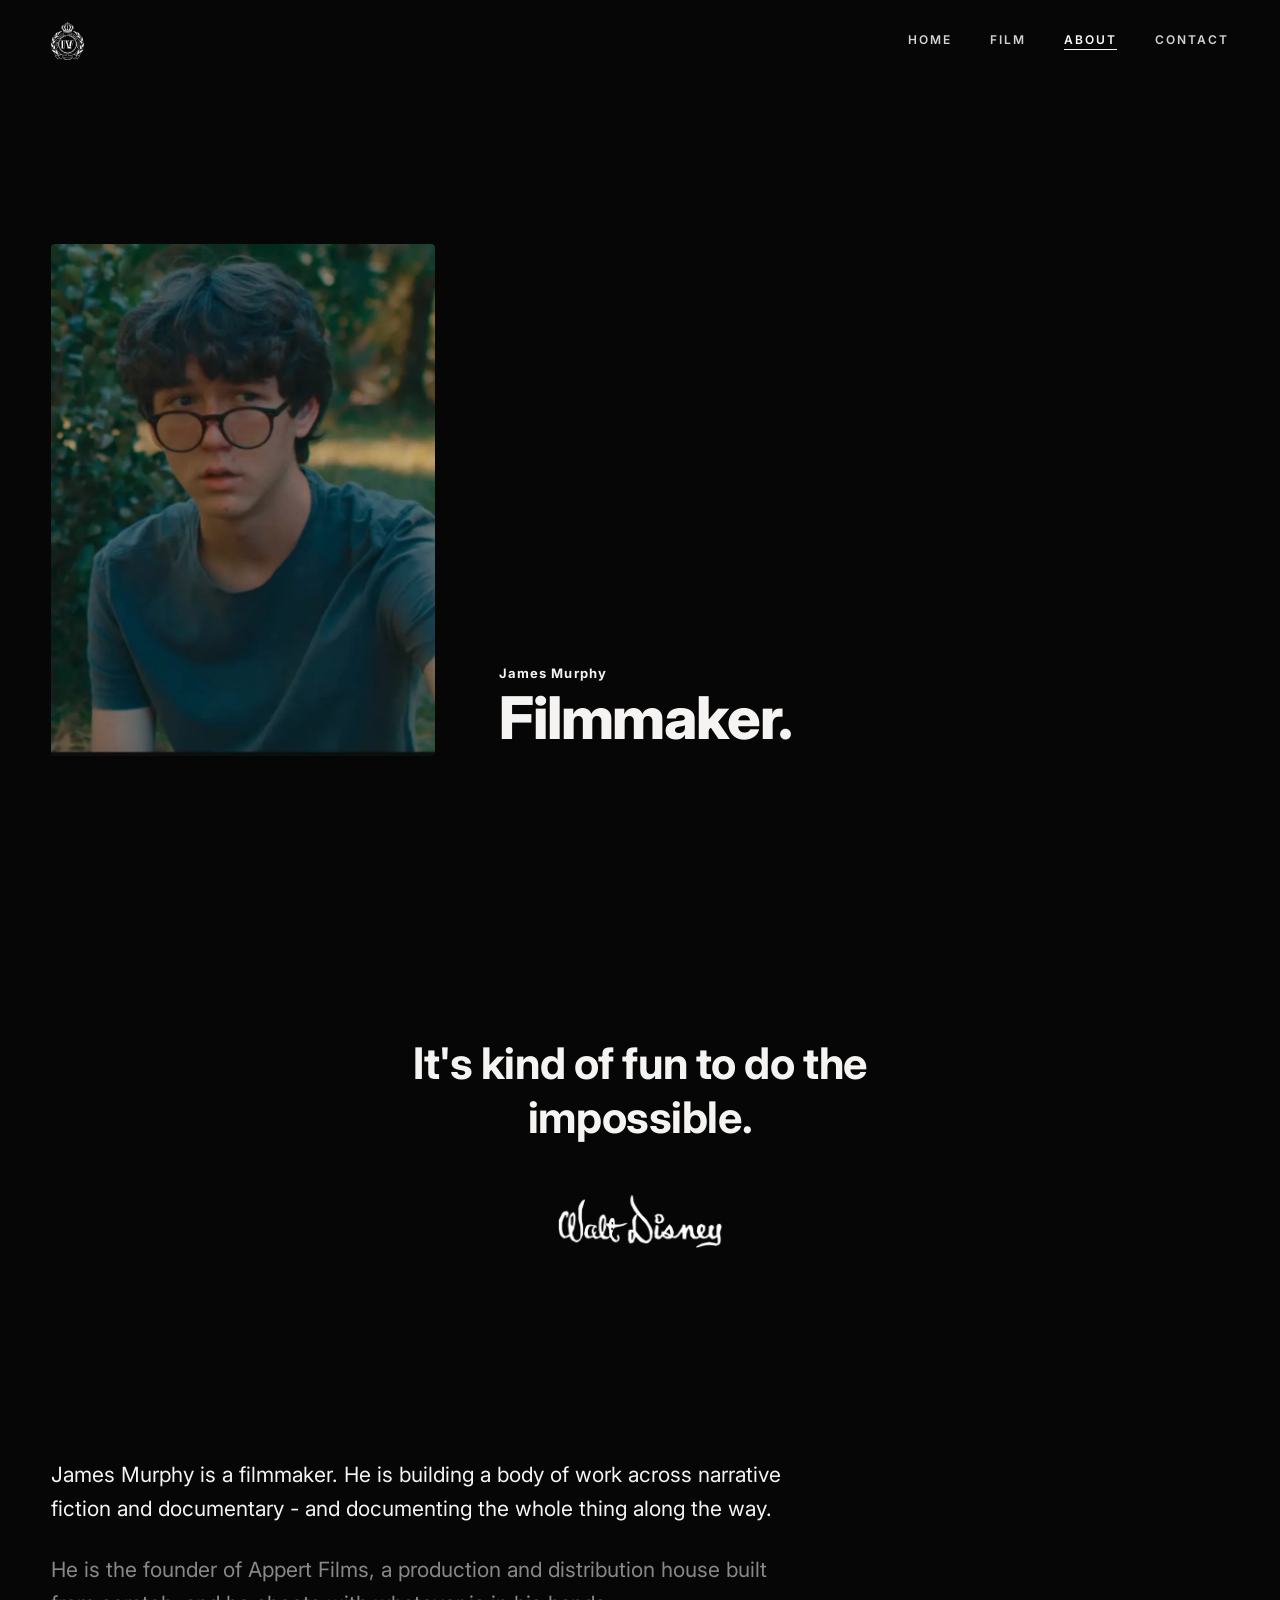
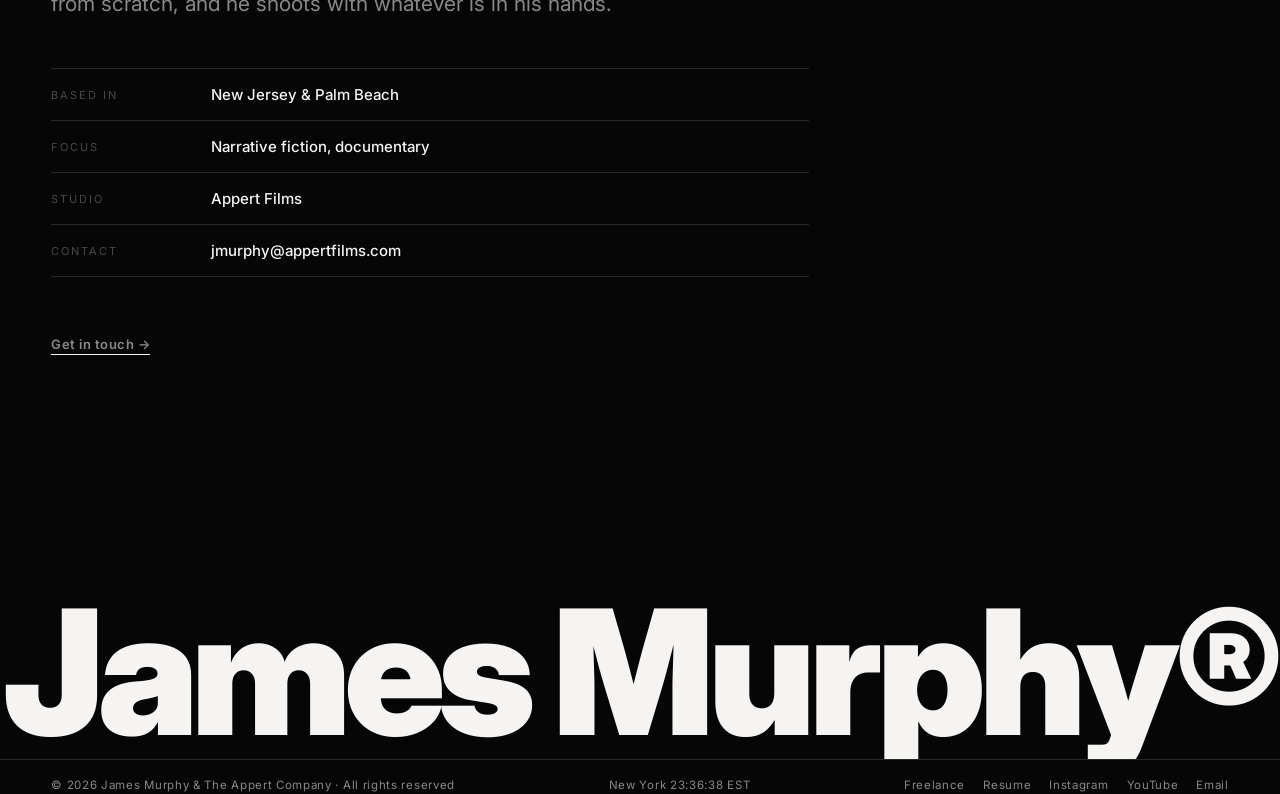
==== commit a474e2a2: "Add about-portrait-img.js script to about.html" ====
--- a/about.html
+++ b/about.html
@@ -15,8 +15,8 @@
 <main id="page"></main>
 <footer class="site-footer" id="siteFooter"></footer>
 <script src="content.js"></script>
-<script src="assets/about-note-img.js"></script>
 <script src="assets/about-sig-img.js"></script>
+<script src="assets/about-portrait-img.js"></script>
 <script src="script.js"></script>
 </body>
 </html>
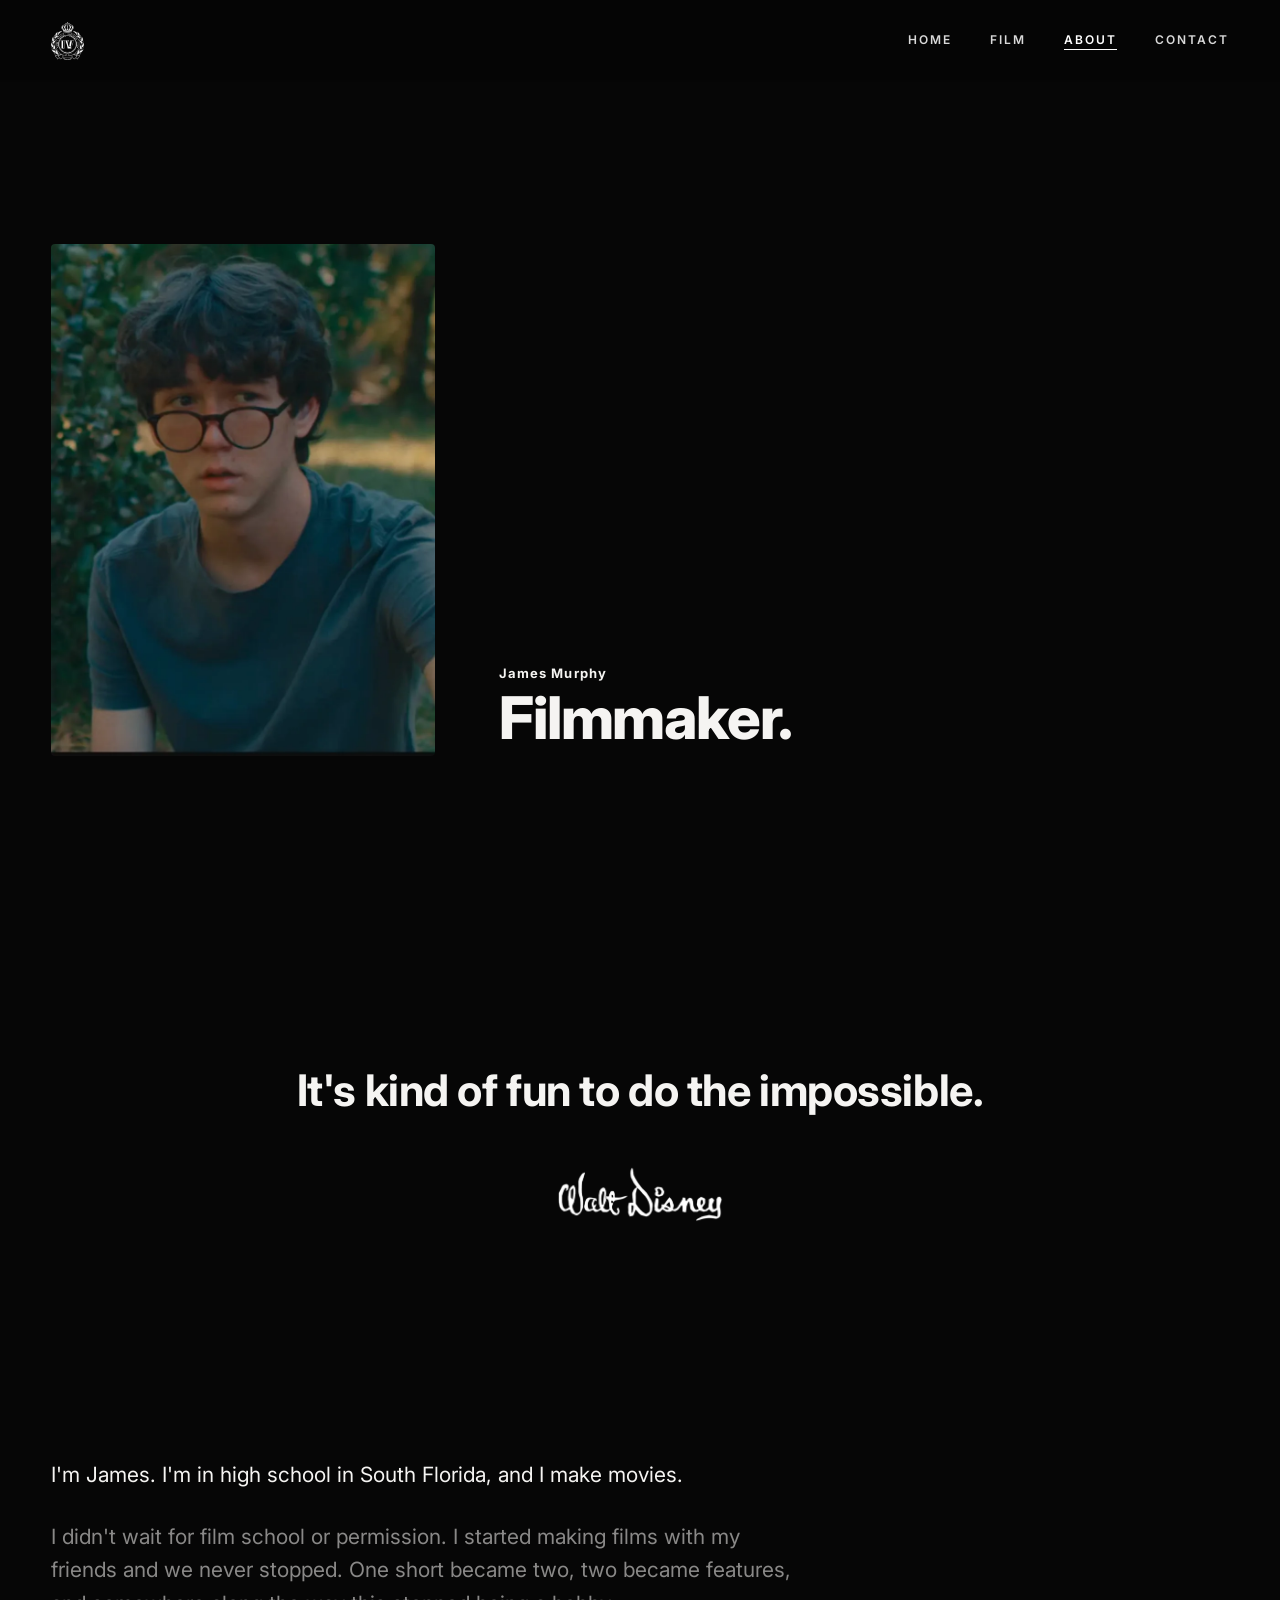
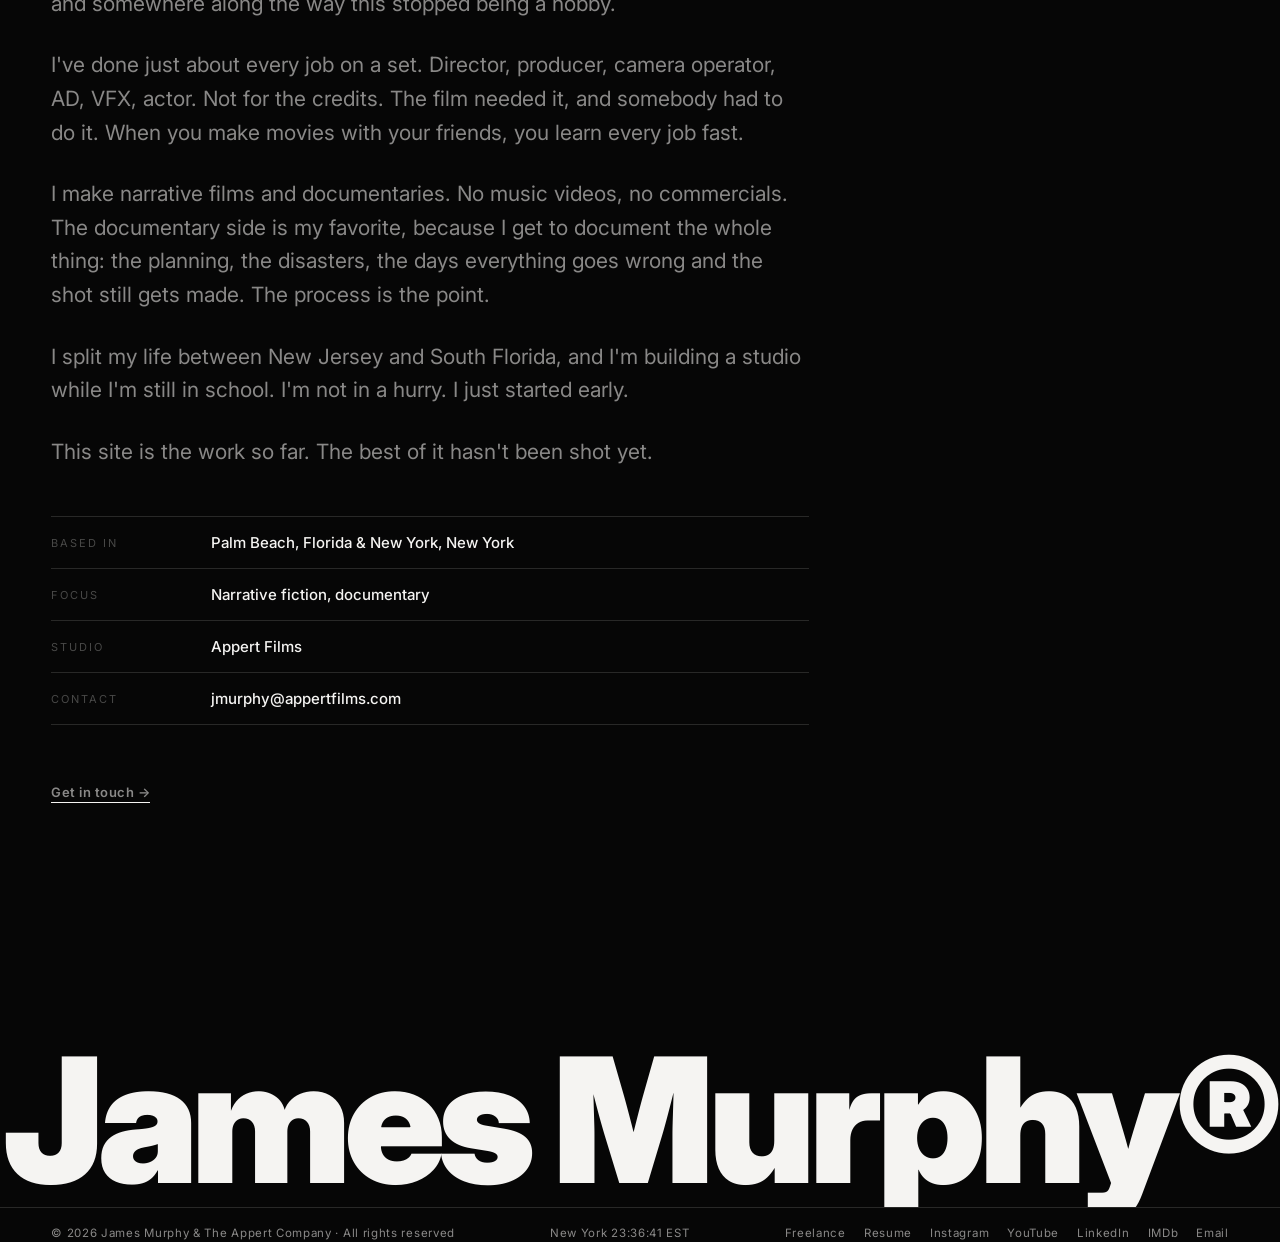
==== commit deace1e4: "Update About story and add signature" ====
--- a/about.html
+++ b/about.html
@@ -17,6 +17,7 @@
 <script src="content.js"></script>
 <script src="assets/about-sig-img.js"></script>
 <script src="assets/about-portrait-img.js"></script>
+<script src="assets/about-story-sig-img.js"></script>
 <script src="script.js"></script>
 </body>
 </html>
--- a/style.css
+++ b/style.css
@@ -47,9 +47,14 @@
 .site-header {
   position: fixed; inset: 0 0 auto 0; z-index: 60;
   display: flex; justify-content: space-between; align-items: center;
-  padding: 22px var(--pad);
-  mix-blend-mode: difference; color: #fff;
-}
+  padding: calc(22px + env(safe-area-inset-top, 0px)) var(--pad) 22px;
+  background: rgba(6, 6, 6, 0.55);
+  -webkit-backdrop-filter: blur(14px);
+  backdrop-filter: blur(14px);
+  color: #fff;
+}
+/* Home only: no backdrop blur on the header (tint + safe-area padding stay). */
+body[data-page="home"] .site-header { -webkit-backdrop-filter: none; backdrop-filter: none; }
 .monogram { font-weight: 800; font-size: 18px; letter-spacing: 0.06em; display: block; }
 .monogram img { height: 38px; width: auto; display: block; }
 .main-nav { display: flex; gap: clamp(18px, 3vw, 40px); }
@@ -77,12 +82,20 @@
 }
 
 /* ---------- hero (home) ---------- */
-.hero { position: relative; height: 100svh; min-height: 560px; overflow: hidden; }
+.hero { position: relative; height: 100svh; min-height: 560px; overflow: hidden; isolation: isolate; }
 .hero-media { position: absolute; inset: 0; }
+/* Slight radial blur on the hero video: sharp at the center logo, softer toward the edges. */
+.hero-media::after {
+  content: ""; position: absolute; inset: 0;
+  backdrop-filter: blur(22px); -webkit-backdrop-filter: blur(22px);
+  mask-image: radial-gradient(ellipse 62% 62% at 50% 50%, transparent 32%, #000 78%);
+  -webkit-mask-image: radial-gradient(ellipse 62% 62% at 50% 50%, transparent 32%, #000 78%);
+}
 .hero-media video, .hero-media img { transform: scale(1.06); animation: hero-settle 2.4s var(--ease) both; }
-.hero-media video { filter: blur(12px); transform: scale(1.08); animation: none; }
 .hero-wm { position: absolute; inset: 0; background: url(assets/watermark.png) center / auto 100% no-repeat; pointer-events: none; }
-.hero-crest { position: absolute; left: 50%; top: 50%; height: clamp(170px, 30svh, 330px); aspect-ratio: 800 / 936; transform: translate(-50%, -50%); pointer-events: none; }
+/* TEMP (Nov 3): big background crest hidden at James's request - delete this rule to bring it back. */
+.hero-wm { display: none; }
+.hero-crest { mix-blend-mode: difference; position: absolute; left: 50%; top: 50%; height: clamp(170px, 38svh, 430px); aspect-ratio: 800 / 936; transform: translate(-50%, -50%); pointer-events: none; }
 .hero-crest > * { position: absolute; inset: 0; width: 100%; height: 100%; display: block; }
 @keyframes hero-settle { from { transform: scale(1.12); } to { transform: scale(1.06); } }
 .hero-grain { position: absolute; inset: 0; background: linear-gradient(to top, rgba(0,0,0,0.72) 0%, rgba(0,0,0,0.15) 45%, rgba(0,0,0,0.25) 100%); }
@@ -130,7 +143,7 @@
 }
 .statement-text {
   font-size: clamp(24px, 3.4vw, 46px); font-weight: 700; letter-spacing: -0.01em;
-  line-height: 1.25; max-width: 22ch;
+  line-height: 1.25; max-width: 34ch; text-wrap: balance;
 }
 .word-reveal .w { opacity: 0.14; transition: opacity 0.35s ease; }
 .statement-by { font-size: 13px; letter-spacing: 0.22em; text-transform: uppercase; color: var(--ink-faint); margin: 0; }
@@ -213,7 +226,8 @@
   font-size: 11.5px; letter-spacing: 0.06em; color: var(--ink-dim);
   position: relative; background: var(--bg);
 }
-.footer-socials { display: flex; gap: 18px; }
+.footer-socials { display: flex; gap: 18px; flex-wrap: wrap; justify-content: flex-end; }
+@media (max-width: 560px) { .footer-socials { gap: 14px; } }
 .footer-socials a { transition: color 0.25s ease; }
 .footer-socials a:hover { color: var(--ink); }
 
@@ -222,6 +236,13 @@
    ============================================================ */
 .film-intro { position: relative; height: 100svh; min-height: 560px; overflow: hidden; }
 .film-intro-media { position: absolute; inset: 0; }
+/* Same radial blur as the home hero: sharp center, soft edges toward the frame. */
+.film-intro-media::after {
+  content: ""; position: absolute; inset: 0;
+  backdrop-filter: blur(22px); -webkit-backdrop-filter: blur(22px);
+  mask-image: radial-gradient(ellipse 62% 62% at 50% 50%, transparent 32%, #000 78%);
+  -webkit-mask-image: radial-gradient(ellipse 62% 62% at 50% 50%, transparent 32%, #000 78%);
+}
 .film-intro::after {
   content: ""; position: absolute; inset: 0;
   background: linear-gradient(to top, rgba(0,0,0,0.78) 0%, rgba(0,0,0,0.2) 55%, rgba(0,0,0,0.3) 100%);
@@ -330,6 +351,7 @@
 .about-portrait .placeholder { height: 100%; }
 .about-hero-text { padding-bottom: 8px; }
 .about-body { padding: 0 var(--pad) 10vh; max-width: 860px; }
+.about-story-sig { height: clamp(64px, 9vw, 96px); width: auto; display: block; margin: -6px 0 28px; opacity: .92; }
 .about-body > p { font-size: clamp(16px, 1.7vw, 21px); line-height: 1.6; color: var(--ink-dim); margin-bottom: 28px; }
 .about-body > p:first-child { color: var(--ink); }
 .about-facts { margin: 48px 0; border-top: 1px solid var(--line); }
@@ -374,6 +396,9 @@
 }
 .modal-person strong { display: block; font-size: 15px; }
 .modal-person span { font-size: 13px; color: var(--ink-dim); }
+.modal-socials { display: flex; gap: 18px; margin: -8px 0 24px; }
+.modal-socials a { font-size: 13px; letter-spacing: 0.14em; text-transform: uppercase; color: var(--ink-dim); text-decoration: none; transition: color 0.25s ease; }
+.modal-socials a:hover { color: var(--ink); }
 .modal-rule { border: 0; border-top: 1px solid var(--line); margin-bottom: 24px; }
 #contactForm label {
   display: block; font-size: 11px; font-weight: 600; letter-spacing: 0.16em; text-transform: uppercase;
@@ -414,12 +439,16 @@
   .viewer-list li { height: 44px; }
   .viewer-list button { font-size: 14px; line-height: 1.3; white-space: normal; }
   .about-hero { flex-direction: column; align-items: flex-start; justify-content: flex-end; }
+  /* Home statement: 3 balanced lines on phones - slightly smaller type, near-full width. */
+  body[data-page="home"] .statement-text { font-size: 19px; }
+  body[data-page="home"] .statement { padding-left: 14px; padding-right: 14px; }
 }
 @media (max-width: 560px) {
   .hero-bottom { flex-direction: column; align-items: flex-start; bottom: 110px; }
   /* Center the foreground crest between the nav and the intro on phones. */
   .hero-crest { top: 38svh; height: clamp(180px, 34svh, 320px); }
-  .hero-wm { background-size: auto 52%; }
+  /* Zoom the crest watermark so it crops/fills like the desktop hero, offset left so the ring and laurel show around the centered white crest. */
+  .hero-wm { background-size: auto 170%; background-position: 15% 43%; }
   .hero-links { flex-direction: row; gap: 20px; text-align: left; }
   .hero-links a { margin-left: 0; }
   .film-intro .scroll-cue { display: none; }
@@ -430,6 +459,9 @@
   .viewer-list-wrap { height: 34vh; }
   .fact-row { grid-template-columns: 1fr; gap: 4px; }
   .footer-row { justify-content: center; text-align: center; }
+  /* About page: flow sections naturally on phones instead of tall vh gaps. */
+  body[data-page="about"] .about-hero { min-height: 0; gap: 32px; padding: calc(96px + env(safe-area-inset-top, 0px)) var(--pad) 4vh; }
+  body[data-page="about"] .statement { min-height: 0; gap: 24px; padding: 6vh var(--pad); }
 }
 
 /* ============================================================
@@ -514,7 +546,51 @@
   .pn-next { text-align: left; margin-left: 0; }
 }
 
-/* ---------- simple placeholder pages (freelance, resume) ---------- */
+/* ---------- freelance page ---------- */
+.freelance-hero { padding: 26vh var(--pad) 0; }
+.freelance-intro { max-width: 640px; padding: 0 var(--pad) 12vh; }
+.freelance-intro p { font-size: clamp(16px, 1.7vw, 21px); line-height: 1.6; color: var(--ink-dim); margin-bottom: 20px; }
+.freelance-services { padding: 0 var(--pad) 14vh; }
+.svc-list { border-top: 1px solid var(--line); }
+.svc-row {
+  display: grid; grid-template-columns: minmax(180px, 1fr) 2fr; gap: 24px;
+  padding: 22px 0; border-bottom: 1px solid var(--line); align-items: baseline;
+  transition: padding-left 0.35s var(--ease);
+}
+.svc-row:hover { padding-left: 10px; }
+.svc-row dt { font-size: clamp(17px, 1.9vw, 24px); font-weight: 700; letter-spacing: -0.01em; }
+.svc-row dd { font-size: 14px; line-height: 1.6; color: var(--ink-dim); }
+.freelance-testimonials { padding: 0 var(--pad) 14vh; }
+.quote-grid { display: grid; grid-template-columns: repeat(3, 1fr); gap: clamp(16px, 2.5vw, 32px); }
+.quote-card {
+  background: var(--card); border: 1px solid var(--line); border-radius: 6px;
+  padding: clamp(22px, 2.5vw, 34px); display: flex; flex-direction: column; gap: 22px;
+}
+.quote-card blockquote { font-size: clamp(15px, 1.4vw, 18px); line-height: 1.55; font-weight: 500; }
+.quote-card figcaption { margin-top: auto; display: flex; flex-direction: column; gap: 4px; }
+.quote-card figcaption strong { font-size: 13px; font-weight: 700; letter-spacing: 0.04em; }
+.quote-card figcaption span { font-size: 11px; letter-spacing: 0.14em; text-transform: uppercase; color: var(--ink-faint); }
+.freelance-cta { padding: 0 var(--pad) 16vh; text-align: center; }
+.freelance-cta-line { font-size: clamp(24px, 3.2vw, 42px); font-weight: 800; letter-spacing: -0.01em; margin-bottom: 26px; }
+.cta-row { display: flex; justify-content: center; align-items: center; gap: 16px; flex-wrap: wrap; }
+.btn-solid {
+  display: inline-block; background: var(--ink); color: #060606;
+  font-size: 13px; font-weight: 700; letter-spacing: 0.06em;
+  padding: 14px 28px; border-radius: 999px; transition: opacity 0.25s ease, transform 0.25s var(--ease);
+}
+.btn-outline {
+  display: inline-block; border: 1px solid var(--line); color: var(--ink);
+  font-size: 13px; font-weight: 700; letter-spacing: 0.06em;
+  padding: 14px 28px; border-radius: 999px; transition: border-color 0.25s ease, transform 0.25s var(--ease);
+}
+.btn-solid:hover { opacity: 0.85; transform: translateY(-2px); }
+.btn-outline:hover { border-color: var(--ink); transform: translateY(-2px); }
+@media (max-width: 860px) {
+  .quote-grid { grid-template-columns: 1fr; }
+  .svc-row { grid-template-columns: 1fr; gap: 8px; }
+}
+
+/* ---------- simple placeholder page (resume) ---------- */
 .simple-page { min-height: 88svh; padding: 26vh var(--pad) 12vh; }
 .simple-body { margin-top: 40px; max-width: 640px; }
 .simple-body p { font-size: clamp(16px, 1.7vw, 21px); line-height: 1.6; color: var(--ink-dim); margin-bottom: 20px; }
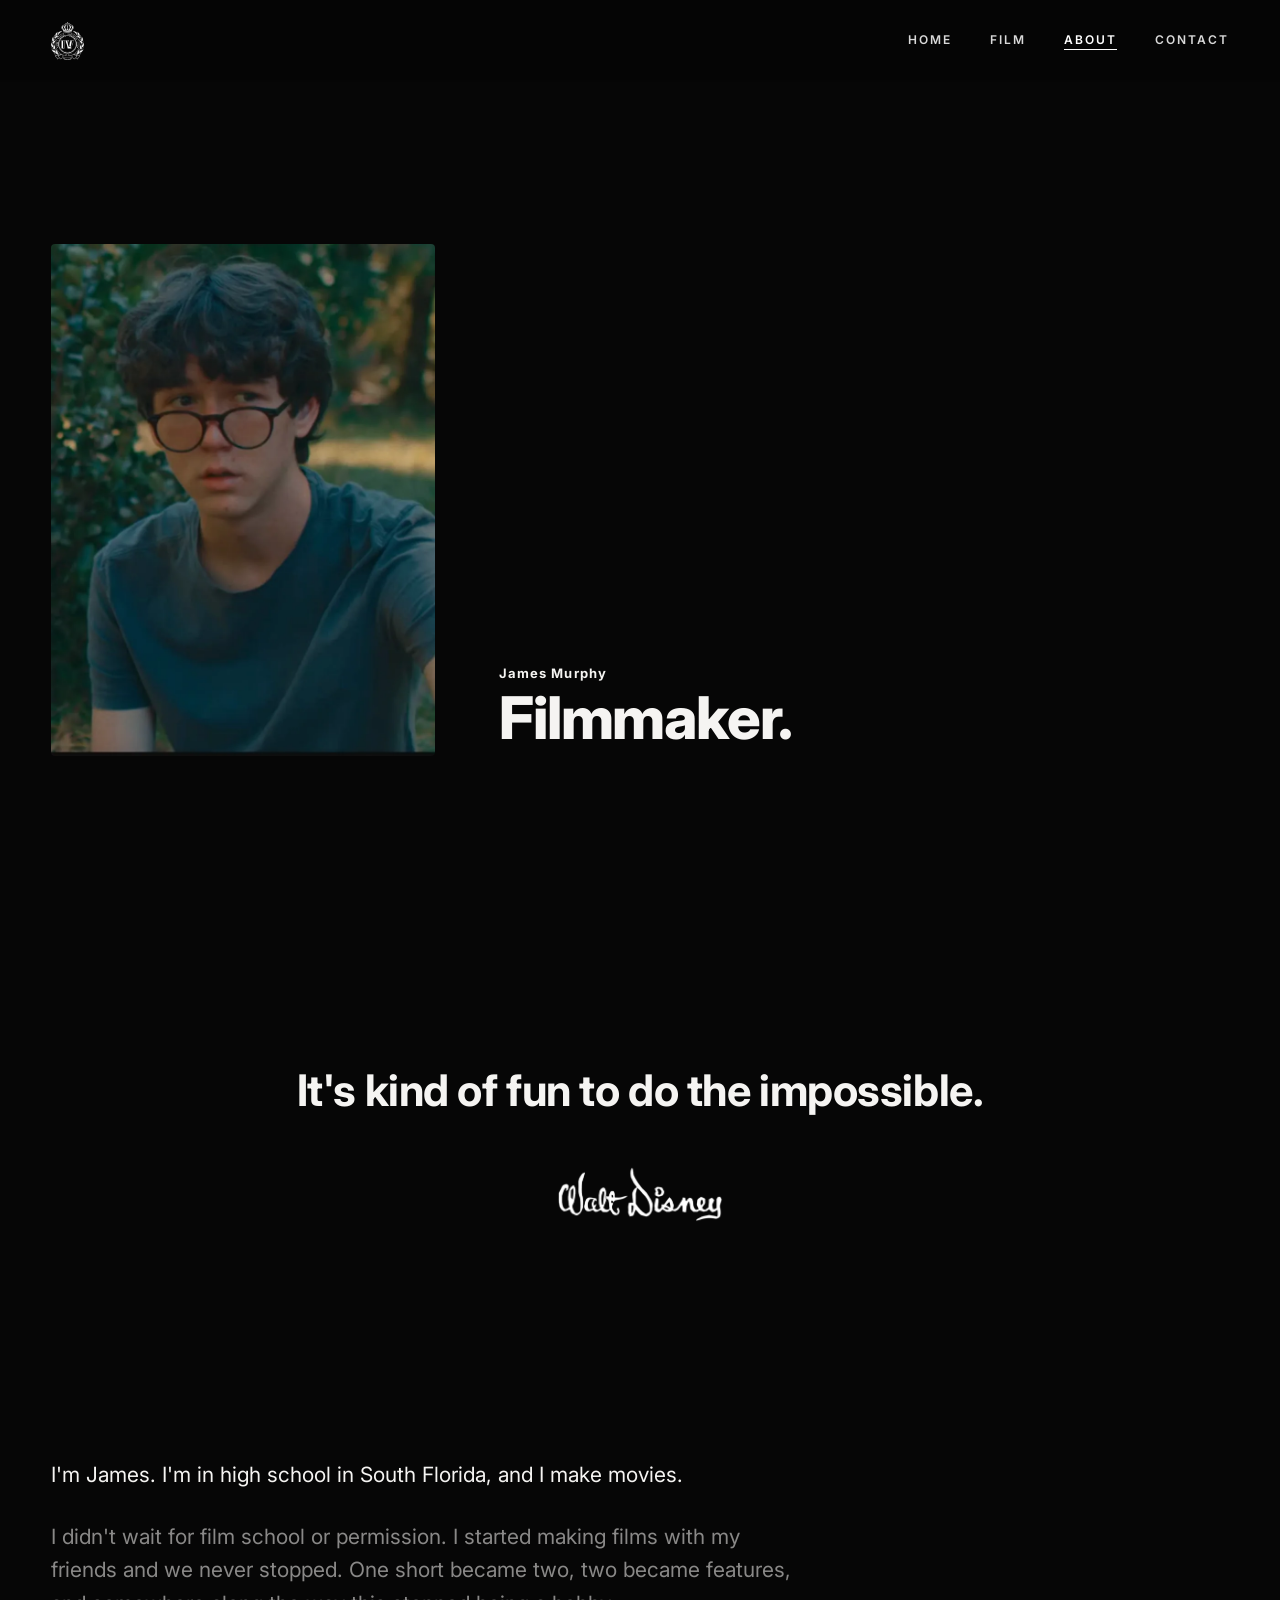
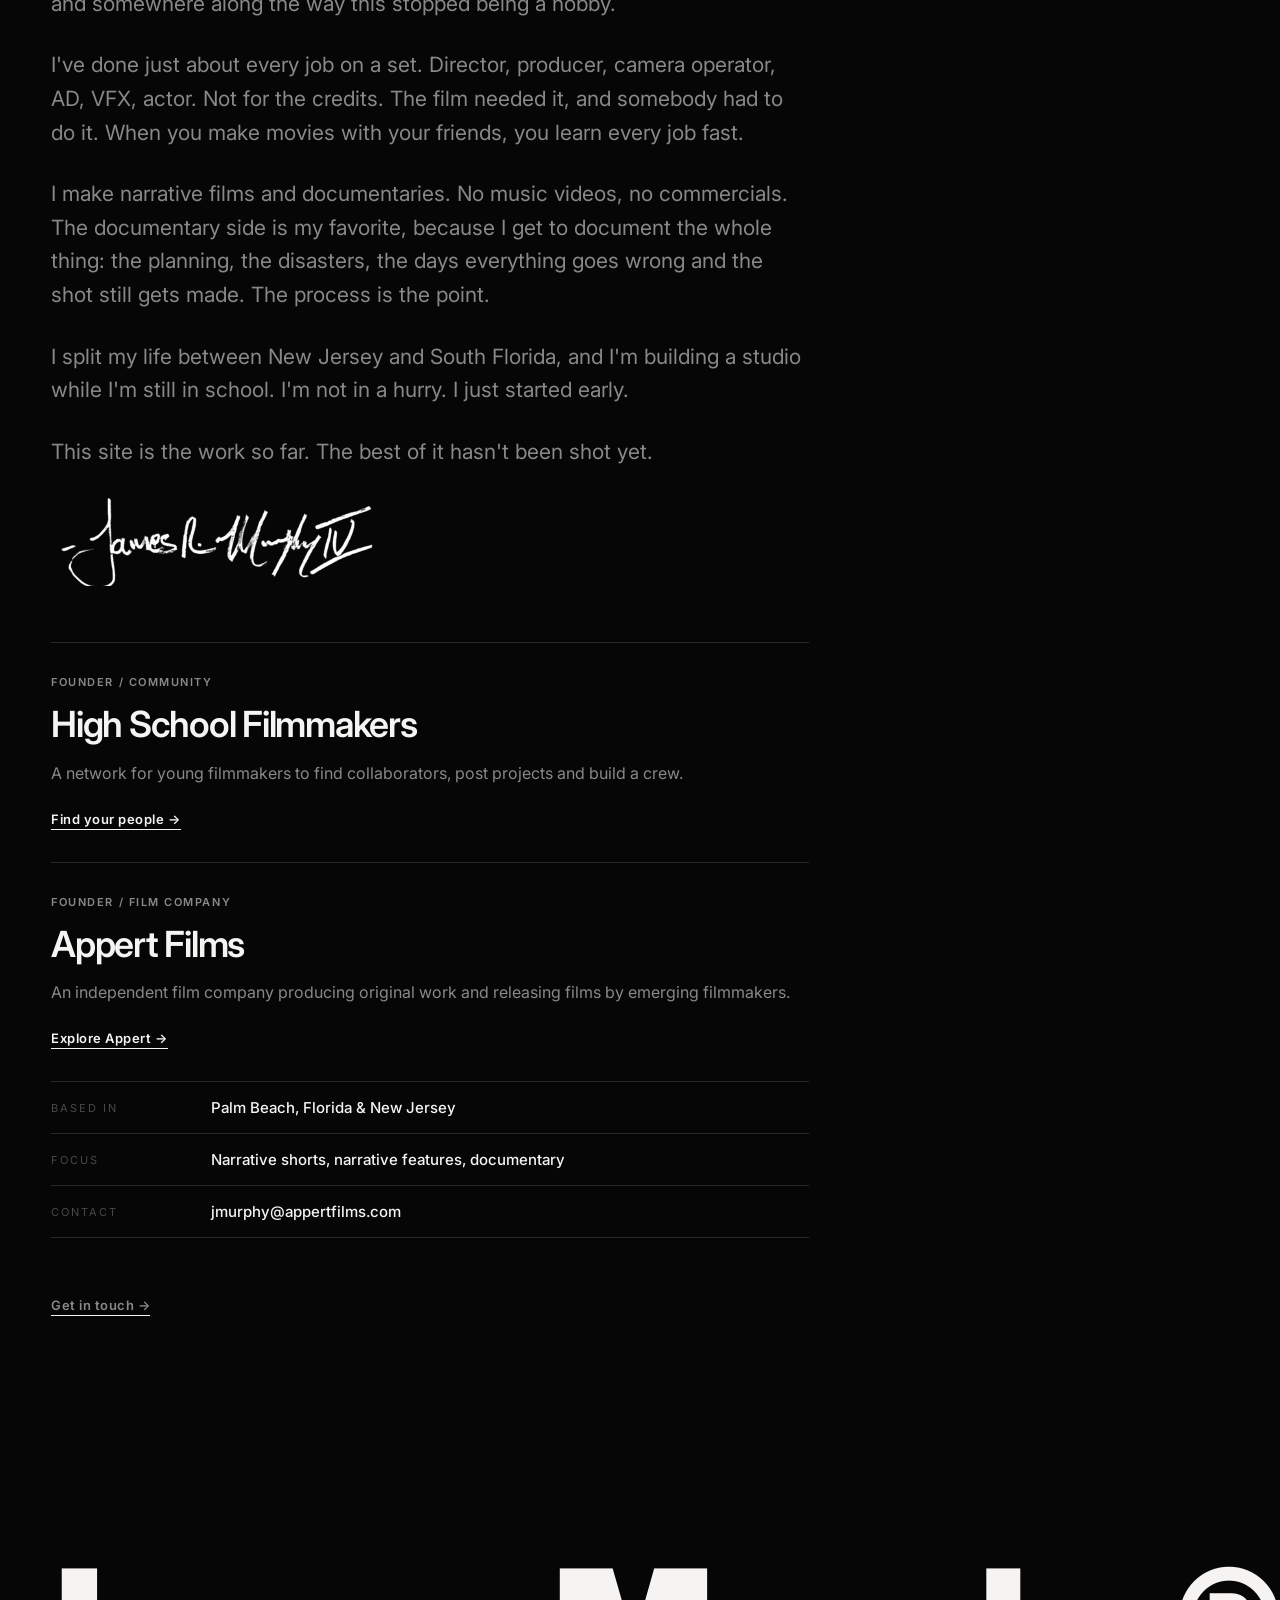
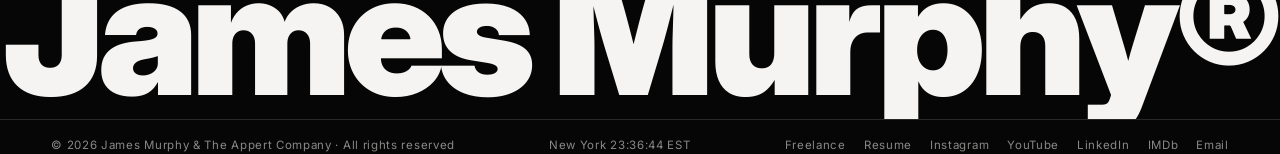
==== commit e3cedfe3: "Update about.html" ====
--- a/about.html
+++ b/about.html
@@ -8,16 +8,16 @@
 <link rel="preconnect" href="https://fonts.googleapis.com">
 <link rel="preconnect" href="https://fonts.gstatic.com" crossorigin>
 <link href="https://fonts.googleapis.com/css2?family=Inter:wght@400;500;600;700;800;900&display=swap" rel="stylesheet">
-<link rel="stylesheet" href="style.css">
+<link rel="stylesheet" href="style.css?v=20261112-kotor2">
 </head>
 <body data-page="about">
 <header class="site-header" id="siteHeader"></header>
 <main id="page"></main>
 <footer class="site-footer" id="siteFooter"></footer>
-<script src="content.js"></script>
+<script src="content.js?v=20261112-kotor2"></script>
 <script src="assets/about-sig-img.js"></script>
 <script src="assets/about-portrait-img.js"></script>
 <script src="assets/about-story-sig-img.js"></script>
-<script src="script.js"></script>
+<script src="script.js?v=20261112-kotor2"></script>
 </body>
 </html>
--- a/style.css
+++ b/style.css
@@ -624,3 +624,28 @@
 @media (max-width: 560px) {
   .viewer-list-wrap { left: 16px; right: 16px; height: 34vh; }
 }
+
+/* Founder projects - About page */
+.about-ventures { display: grid; grid-template-columns: 1fr; gap: 32px; margin: 56px 0 0; padding: 32px 0; border-top: 1px solid var(--line); border-bottom: 1px solid var(--line); }
+.about-network { display: flex; flex-direction: column; align-items: flex-start; }
+.about-network-label { margin: 0 0 16px; font-size: 11px; font-weight: 600; letter-spacing: .14em; text-transform: uppercase; color: var(--ink-dim); }
+.about-network h2 { margin: 0 0 16px; font-size: clamp(28px, 3vw, 36px); line-height: 1.1; font-weight: 600; letter-spacing: -.035em; }
+.about-network > p:not(.about-network-label) { margin: 0 0 24px; font-size: 16px; line-height: 1.6; color: var(--ink-dim); }
+.about-network .text-link { margin-top: auto; }
+.about-ventures + .about-facts { margin-top: 0; border-top: 0; }
+@media (max-width: 600px) {
+  .about-ventures { grid-template-columns: 1fr; gap: 32px; }
+  .about-network + .about-network { border-top: 1px solid var(--line); padding-top: 32px; }
+}
+
+.about-network + .about-network { border-top: 1px solid var(--line); padding-top: 32px; }
+
+/* Teaser player */
+.project-teaser .cinema-poster { position: relative; display: block; width: 100%; height: 100%; border: 0; padding: 0; background: #000; cursor: pointer; color: #fff; }
+.project-teaser .cinema-poster img { width: 100%; height: 100%; object-fit: cover; display: block; }
+.project-teaser .cinema-play-mark { position: absolute; top: 50%; left: 50%; transform: translate(-50%,-50%); display: grid; place-items: center; width: 64px; height: 64px; border: 1px solid #fff8; border-radius: 50%; background: #0008; }
+.project-teaser .cinema-play-mark svg { width: 24px; height: 24px; }
+.project-teaser .cinema-poster-caption { position: absolute; bottom: 20px; left: 20px; font: 600 12px Inter,sans-serif; text-transform: uppercase; letter-spacing: .1em; text-shadow: 0 1px 5px #000; }
+.project-teaser .cinema-caption { display: flex; justify-content: space-between; align-items: flex-start; gap: 20px; margin-top: 12px; color: var(--ink-dim); font-size: 12px; line-height: 1.5; }
+.project-teaser .cinema-caption a { flex-shrink: 0; }
+@media(max-width:600px) { .project-teaser .project-title { padding-right: 36px; } }
